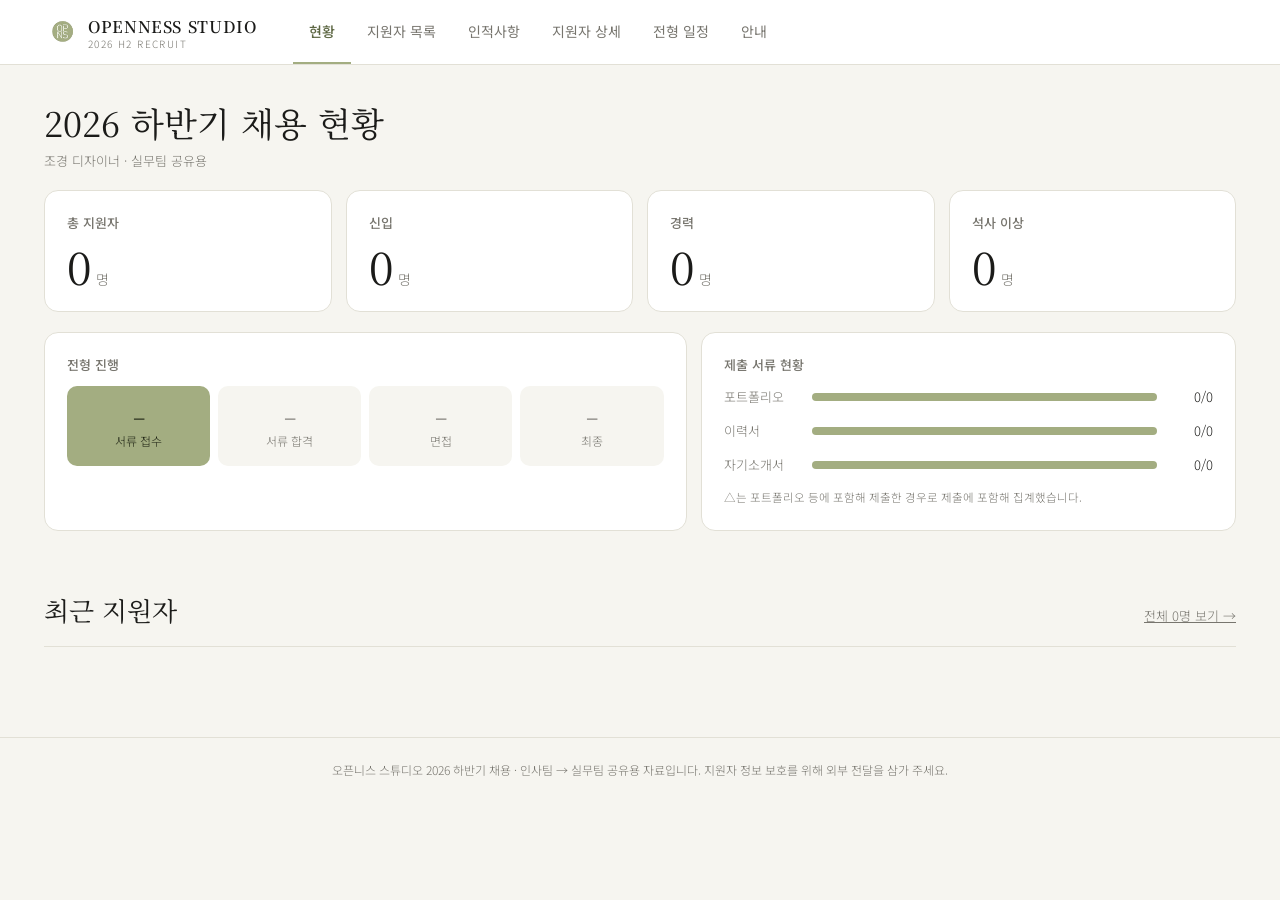
==== index.html @ 9d7bdb73 "채용 현황 페이지 첫 배포: 비밀번호로 열리는 암호화 사이트 - docs/: 지원자 데이터·이미지를 AES-256-GCM으로 암호화한 배포본 (GitHub Pages /docs) " ====
<!doctype html>
<html lang="ko">
<head>
<meta charset="utf-8">
<meta name="viewport" content="width=device-width,initial-scale=1">
<meta name="robots" content="noindex,nofollow">
<meta name="theme-color" content="#a3ad81">
<title>오픈니스 스튜디오 2026 하반기 채용 현황</title>
<link rel="icon" href="assets/logo.png">
<link rel="stylesheet" href="https://fonts.googleapis.com/css2?family=Noto+Serif+KR:wght@400;600&family=Noto+Sans+KR:wght@300;400;500&display=swap">
<link rel="stylesheet" href="css/style.css">
</head>
<body>
<header class="top">
  <div class="bar">
    <a class="brand" href="#/" aria-label="현황으로 이동">
      <img src="assets/logo.png" alt="" width="34" height="34">
      <span>OPENNESS STUDIO<small>2026 H2 RECRUIT</small></span>
    </a>
    <nav id="nav" aria-label="주 메뉴"></nav>
  </div>
</header>

<main id="app" tabindex="-1"></main>

<footer class="foot">
  <p>오픈니스 스튜디오 2026 하반기 채용 · 인사팀 → 실무팀 공유용 자료입니다. 지원자 정보 보호를 위해 외부 전달을 삼가 주세요.</p>
</footer>

<script src="data/applicants.js"></script>
<script src="data/schedule.js"></script>
<script src="data/guide.js"></script>
<script src="js/app.js"></script>
</body>
</html>
---- css/style.css ----
:root{
  --brand:#a3ad81;      /* 오픈니스 브랜드 파스텔 그린 */
  --brand-ink:#5c6642;  /* 글자·강조용으로 어둡게 한 그린 */
  --soft:#edefe3;
  --bg:#f6f5f0;
  --card:#fff;
  --ink:#1b1b19;
  --mute:#77756e;
  --line:#e2e0d6;
  --serif:"Noto Serif KR","Nanum Myeongjo",serif;
  --sans:"Noto Sans KR","Malgun Gothic",sans-serif;
}
*{box-sizing:border-box;margin:0}
html{scroll-behavior:smooth}
body{background:var(--bg);color:var(--ink);font:300 15px/1.7 var(--sans);-webkit-text-size-adjust:100%}
a{color:inherit}
:focus-visible{outline:2px solid var(--brand-ink);outline-offset:3px}
img{display:block}

/* 상단 메뉴바 */
.top{background:var(--card);border-bottom:1px solid var(--line);position:sticky;top:0;z-index:10}
.bar{max-width:1240px;margin:auto;display:flex;align-items:center;gap:36px;padding:0 24px;height:64px}
.brand{display:flex;align-items:center;gap:10px;white-space:nowrap;font:600 16px var(--serif);letter-spacing:.04em;text-decoration:none}
.brand img{width:34px;height:34px;border-radius:50%}
.brand small{display:block;font:300 10px var(--sans);color:var(--mute);letter-spacing:.14em;line-height:1.2}
nav{display:flex;height:100%;overflow-x:auto;scrollbar-width:none}
nav::-webkit-scrollbar{display:none}
nav a{display:flex;align-items:center;padding:0 16px;color:var(--mute);font:400 14px var(--sans);border-bottom:2px solid transparent;text-decoration:none;white-space:nowrap}
nav a:hover{color:var(--ink)}
nav a[aria-current="page"]{color:var(--brand-ink);border-color:var(--brand);font-weight:500}

main{max-width:1240px;margin:auto;padding:36px 24px 90px;min-height:70vh;outline:none}
h1{font:400 clamp(26px,4vw,34px)/1.3 var(--serif)}
h1 small{display:block;font:300 13px var(--sans);color:var(--mute);margin-top:6px}
h2{font:400 26px var(--serif);margin:60px 0 18px;display:flex;justify-content:space-between;align-items:baseline;gap:12px}
h2 small,h2 a{font:300 13px var(--sans);color:var(--mute)}
h2 a:hover{color:var(--brand-ink)}

/* 카드 */
.g{display:grid;gap:14px;margin-top:20px}
.g4{grid-template-columns:repeat(4,1fr)}
.g2{grid-template-columns:1.2fr 1fr}
.c{background:var(--card);border:1px solid var(--line);border-radius:14px;padding:22px}
.c h3{font:500 13px var(--sans);color:var(--mute);margin-bottom:12px}
.num{font:400 44px/1 var(--serif)}
.num small{font:300 14px var(--sans);color:var(--mute);margin-left:4px}
.steps{display:flex;gap:8px}
.st{flex:1;padding:14px 8px;border-radius:10px;background:var(--bg);text-align:center;font-size:12px;color:var(--mute)}
.st.on{background:var(--brand);color:#1f2414}
.st b{display:block;font:400 22px var(--serif)}
.m{display:flex;align-items:center;gap:12px;margin:12px 0;font-size:13px}
.m span:first-child{width:76px;color:var(--mute)}
.m i{flex:1;height:8px;background:var(--soft);border-radius:9px;overflow:hidden}
.m i b{display:block;height:100%;background:var(--brand)}
.m span:last-child{width:44px;text-align:right}
.fn{font-size:11.5px;color:var(--mute);margin-top:6px}

/* 목록 도구 */
.tools{display:flex;gap:8px;flex-wrap:wrap;align-items:center;margin-bottom:8px}
.chip{border:1px solid var(--line);padding:6px 18px;border-radius:99px;font:400 13px var(--sans);color:var(--mute);background:none;cursor:pointer}
.chip:hover{border-color:var(--brand-ink);color:var(--ink)}
.chip[aria-pressed="true"]{background:var(--brand-ink);color:#fff;border-color:var(--brand-ink)}
.tools input,.tools select{font:300 13px var(--sans);border:1px solid var(--line);background:var(--card);border-radius:99px;padding:6px 16px;color:var(--ink)}
.tools input{flex:1;min-width:150px;max-width:260px}
.tools .sp{flex:1}

/* 지원자 행 (에디토리얼 목록) */
.list{border-bottom:1px solid var(--line)}
.row{display:grid;grid-template-columns:52px 96px 1fr 130px 24px;gap:20px;align-items:center;padding:18px 0;border-top:1px solid var(--line);text-decoration:none}
.row:hover{background:var(--soft)}
.row img{width:96px;height:64px;object-fit:cover;background:#e4e2d9;border-radius:2px}
.no{font:400 14px var(--serif);color:var(--mute)}
.nm{font:600 18px var(--serif)}
.sub{font-size:13px;color:var(--mute)}
.tag{font-size:12px;letter-spacing:.08em;color:var(--brand-ink)}
.arrow{color:var(--mute)}
.empty{padding:48px 0;text-align:center;color:var(--mute);border-top:1px solid var(--line)}

/* 준비 중 화면 */
.soon{margin-top:28px;padding:56px 24px;text-align:center;background:var(--card);border:1px dashed var(--line);border-radius:14px;color:var(--mute)}
.soon b{display:block;font:400 20px var(--serif);color:var(--ink);margin-bottom:6px}
.soon a{color:var(--brand-ink)}

.foot{border-top:1px solid var(--line);padding:22px 24px;text-align:center;font-size:12px;color:var(--mute)}

@media(max-width:860px){
  .g4{grid-template-columns:1fr 1fr}
  .g2{grid-template-columns:1fr}
  .bar{gap:14px;padding:0 16px}
  .brand small{display:none}
  main{padding:24px 16px 72px}
  .row{grid-template-columns:72px 1fr;gap:14px}
  .row .no,.row .tag,.row .arrow{display:none}
  .row img{width:72px;height:56px}
  .tools input{max-width:none;flex-basis:100%}
  .tools .sp{display:none}
}
@media print{.top,.tools,.foot{display:none}body{background:#fff}}

/* 아바타 · 경력 개월 */
.av{border-radius:50%;object-fit:cover;object-position:center top;background:var(--soft);flex:none;vertical-align:middle}
.av.in{display:inline-flex;align-items:center;justify-content:center;background:var(--brand);color:#fff;font-family:var(--serif);font-weight:600}
.nm{display:flex;align-items:center;gap:10px}
a.nl{display:inline-flex;align-items:center;gap:10px;text-decoration:none}
.mo{display:block;color:var(--brand-ink);font-size:12px;margin-top:1px}
.tot{font-size:12.5px;color:var(--mute);margin-bottom:10px}.tot b{color:var(--brand-ink);font-weight:600;font-size:13.5px}
.cmp thead th .av{margin-bottom:8px}
.ph .av{width:52px;height:52px}

/* 지원자 상세 (A) */
.wrap{max-width:980px;margin:auto}
.sw{display:flex;gap:8px;align-items:center;flex-wrap:wrap;margin-bottom:22px}.sw .sp{flex:1}
.back{font-size:13px;color:var(--mute);text-decoration:none}.back:hover{color:var(--ink)}
.swc{border:1px solid var(--line);background:#fff;border-radius:99px;padding:5px 14px;font:400 13px var(--sans);color:var(--ink);text-decoration:none}
.swc:hover{border-color:var(--brand-ink)}
.hero{border-radius:16px;overflow:hidden;aspect-ratio:16/7;background:var(--soft)}.hero img{width:100%;height:100%;object-fit:cover}
.hd{display:flex;gap:26px;align-items:center;margin:30px 0 8px}
.hd .av{width:104px;height:104px;font-size:44px;box-shadow:0 0 0 4px var(--bg),0 0 0 5px var(--line)}
.hd .hl2{font-size:16px;color:var(--mute);max-width:640px;margin-top:10px}
.lab{font:500 12px var(--sans);letter-spacing:.14em;color:var(--brand-ink);margin-bottom:12px;text-transform:uppercase}
.nm-big{font:400 clamp(32px,6vw,52px)/1.15 var(--serif)}
.fb{display:grid;grid-template-columns:repeat(6,1fr);border-top:1px solid var(--line);border-bottom:1px solid var(--line);margin:26px 0 8px}
.fb div{padding:16px 14px;border-right:1px solid var(--line)}.fb div:last-child{border:0}.fb dt{font-size:12px;color:var(--mute)}.fb dd{margin-top:3px;font-size:14px}
.sec{margin-top:54px}.sec h2{display:block;font:400 26px var(--serif);margin:0 0 20px}
.sec h2 .tt{font:400 14px var(--sans);color:var(--mute);margin-left:12px}.sec h2 .tt b{color:var(--brand-ink);font-weight:600;font-size:17px;font-family:var(--serif)}
.g2c{display:grid;grid-template-columns:1fr 1fr;gap:44px}
.q{font:400 18px/1.85 var(--serif);color:#34342f;border-left:3px solid var(--brand);padding:2px 0 2px 22px;margin:0}
.edu-l,.hl{list-style:none;padding:0;margin:0}
.edu-l li{padding:10px 0;border-bottom:1px dashed var(--line);font-size:14.5px}
.hl li{padding:11px 0 11px 22px;border-bottom:1px dashed var(--line);position:relative;font-size:14.5px}
.hl li::before{content:"";position:absolute;left:4px;top:19px;width:6px;height:6px;border-radius:50%;background:var(--brand)}
.skills{display:flex;flex-wrap:wrap;gap:8px}.skills span{border:1px solid var(--line);background:#fff;border-radius:99px;padding:4px 14px;font-size:13px}
.mute{color:var(--mute);font-size:14px}
.tl{list-style:none;padding:0;margin:0;position:relative}
.tl::before{content:"";position:absolute;left:5px;top:8px;bottom:8px;width:1px;background:var(--line)}
.tl li{position:relative;display:grid;grid-template-columns:170px 1fr;gap:16px;padding:0 0 22px 24px}
.tl li::before{content:"";position:absolute;left:0;top:7px;width:11px;height:11px;border-radius:50%;background:var(--card);border:2px solid var(--brand)}
.tl .pr{font:400 13px/1.7 var(--sans);color:var(--mute)}.tl .pr .mo{font-weight:500}
.tl b{font:600 16px var(--serif)}.tl .rl{margin-left:8px;font-size:13px;color:var(--brand-ink)}
.tl p{font-size:13.5px;color:var(--mute);margin-top:3px;line-height:1.6}
.pfig{margin:0;cursor:zoom-in;background:#fff;border:1px solid var(--line);border-radius:14px;overflow:hidden}
.pfig img{width:100%;display:block}.pfig figcaption{font-size:12px;color:var(--mute);padding:8px 14px;border-top:1px solid var(--line)}
.gal{display:grid;gap:14px}.gal figure{margin:0;cursor:zoom-in}
.gal img{width:100%;border-radius:12px;border:1px solid var(--line);background:#fff}.gal figcaption{font-size:12px;color:var(--mute);margin-top:6px}
.src{font-size:12px;color:var(--mute);margin-top:44px;padding-top:14px;border-top:1px solid var(--line)}
.lb2{position:fixed;inset:0;background:rgba(15,15,13,.92);z-index:60;display:flex;align-items:center;justify-content:center;padding:24px;cursor:zoom-out}
.lb2 img{max-width:100%;max-height:100%;border-radius:8px;background:#fff}
.lb2 button{position:absolute;top:18px;right:22px;background:none;border:0;color:#fff;font-size:30px;cursor:pointer}
.chs{display:grid;grid-template-columns:repeat(auto-fill,minmax(170px,1fr));gap:12px}
.ch{display:flex;align-items:center;gap:12px;background:#fff;border:1px solid var(--line);border-radius:12px;padding:12px 14px;text-decoration:none;font:600 15px var(--serif)}
.ch:hover{border-color:var(--brand-ink)}
@media(max-width:720px){.fb{grid-template-columns:1fr 1fr}.fb div{border-bottom:1px solid var(--line)}.g2c{grid-template-columns:1fr;gap:0}.hero{aspect-ratio:4/3}
 .tl li{grid-template-columns:1fr;gap:2px}.hd{gap:16px}.hd .av{width:76px;height:76px;font-size:32px}.sec{margin-top:42px}}

/* 인적사항 */
.ok{color:var(--brand-ink);font-weight:600}.ok.half{opacity:.55}.no-{color:#bbb;font-weight:400}.docs b{margin-right:6px}
.badge{display:inline-block;padding:1px 10px;border-radius:99px;font-size:12px;background:var(--soft);color:var(--brand-ink);white-space:nowrap}
.badge.e{background:#ece9e0;color:#6a675d}

/* 보기 전환 */
.seg{display:inline-flex;background:#ebe9e0;border-radius:99px;padding:4px;margin:26px 0 6px}
.seg button{border:0;background:none;padding:8px 22px;border-radius:99px;font:400 14px var(--sans);color:var(--mute);cursor:pointer}
.seg button[aria-selected="true"]{background:#fff;color:var(--ink);font-weight:500;box-shadow:0 1px 3px rgba(0,0,0,.08)}
.hint{font-size:12.5px;color:var(--mute);margin:8px 0 0}

/* 그룹 제목 */
.gt{display:flex;justify-content:flex-start;align-items:baseline;gap:10px;margin:34px 0 12px;font:400 20px var(--serif)}
.gt small{font:300 13px var(--sans);color:var(--mute)}
.gt::before{content:"";width:8px;height:8px;border-radius:50%;background:var(--brand);align-self:center}

/* 전체 비교표 (PC) */
.tw{overflow:auto;border:1px solid var(--line);border-radius:14px;background:#fff}
.tw.max{max-height:72vh}
table{border-collapse:separate;border-spacing:0;width:100%;font-size:13.5px}
.full table{min-width:1400px}
.full th{position:sticky;top:0;background:#faf9f4;z-index:2;text-align:left;font:500 12px var(--sans);color:var(--mute);padding:12px 14px;border-bottom:1px solid var(--line);white-space:nowrap;cursor:pointer;user-select:none}
.full th:hover{color:var(--ink)}.full th .s{opacity:.55;margin-left:4px}
.full td{padding:13px 14px;border-bottom:1px solid var(--line);vertical-align:top}
.full tr:last-child td{border:0}.full tbody tr:hover td{background:var(--soft)}
.full th:first-child,.full td:first-child{position:sticky;left:0;z-index:1;box-shadow:1px 0 0 var(--line)}
.full th:first-child{z-index:3}.full td:first-child{background:#fff;font:600 15px var(--serif);white-space:nowrap}.full tbody tr:hover td:first-child{background:var(--soft)}
.full td.w{min-width:220px}.full td:not(.w):not(:first-child){white-space:nowrap}

/* 전체 비교표 (모바일): 카드 */
.cg{display:none;grid-template-columns:1fr;gap:14px}
.pc{background:#fff;border:1px solid var(--line);border-radius:14px;padding:20px}
.ph{display:flex;gap:14px;align-items:center;padding-bottom:14px;border-bottom:1px solid var(--line);margin-bottom:4px}
.ph img{width:48px;height:48px;border-radius:50%;object-fit:cover;background:var(--soft)}
.ph .n{font:600 18px var(--serif)}.ph .s{font-size:12.5px;color:var(--mute)}.ph .no{margin-left:auto;font:400 13px var(--serif);color:var(--mute)}
dl{display:grid;grid-template-columns:70px 1fr;gap:0 12px;font-size:13.5px}
dt{color:var(--mute);font-size:12px;padding:9px 0;border-bottom:1px dashed var(--line)}
dd{padding:8px 0;border-bottom:1px dashed var(--line);word-break:keep-all}
dt:nth-last-of-type(1),dd:last-of-type{border:0}

/* 선택 비교: 선택 영역 (신입 / 경력 두 그룹) */
.pickgrp{display:grid;grid-template-columns:1fr 1fr;gap:14px;margin:20px 0 22px}
.pg{background:#fff;border:1px solid var(--line);border-radius:14px;padding:16px 18px}
.pg h3{font:500 13px var(--sans);color:var(--mute);margin-bottom:10px;display:flex;justify-content:space-between}
.pg h3 em{font-style:normal;color:var(--brand-ink)}
.pk{border:1px solid var(--line);background:#fff;border-radius:99px;padding:6px 14px;font:400 13px var(--sans);cursor:pointer;display:inline-flex;align-items:center;gap:6px;color:var(--ink);margin:0 6px 8px 0}
.pk i{font-style:normal;font-size:11px;color:var(--mute)}
.pk[aria-pressed="true"]{background:var(--brand);border-color:var(--brand);color:#1f2414}.pk[aria-pressed="true"] i{color:#1f2414}
.clr{border:0;background:none;color:var(--mute);font:300 12px var(--sans);text-decoration:underline;cursor:pointer}

/* 선택 비교표 (PC) */
.cmp table{min-width:0}
.cmp th,.cmp td{padding:14px 18px;border-bottom:1px solid var(--line);text-align:left;vertical-align:top}
.cmp tr:last-child td{border:0}
.cmp thead th{background:#faf9f4;font:600 17px var(--serif);min-width:210px;vertical-align:bottom}
.cmp thead th img{width:44px;height:44px;border-radius:50%;object-fit:cover;margin-bottom:8px;display:block}
.cmp thead th small{display:block;font:300 12px var(--sans);color:var(--mute);margin-top:2px}
.cmp td:first-child,.cmp th:first-child{position:sticky;left:0;background:#faf9f4;min-width:96px;width:96px;color:var(--mute);font:500 12px var(--sans);box-shadow:1px 0 0 var(--line);z-index:1}
.cmp tr.diff td:not(:first-child){background:#fbfcf6}
.empty{padding:40px;text-align:center;color:var(--mute)}

/* 선택 비교 (모바일): 세로 쌓기 */
.st-wrap{display:none}
.sel{display:flex;gap:8px;overflow-x:auto;padding-bottom:4px;margin-bottom:12px;scrollbar-width:none}.sel::-webkit-scrollbar{display:none}
.sel .p{flex:0 0 auto;display:flex;align-items:center;gap:8px;background:#fff;border:1px solid var(--line);border-radius:12px;padding:8px 12px 8px 8px}
.sel img{width:34px;height:34px;border-radius:50%;object-fit:cover}.sel b{font:600 15px var(--serif)}.sel small{display:block;font-size:11px;color:var(--mute);line-height:1.2}
.it{background:#fff;border:1px solid var(--line);border-radius:12px;margin-bottom:10px;overflow:hidden}
.it h4{font:500 12px var(--sans);color:var(--mute);padding:10px 14px;background:#faf9f4;border-bottom:1px solid var(--line);display:flex;justify-content:space-between}
.it h4 em{font-style:normal;color:var(--brand-ink)}
.it.diff{border-color:#cfd6b8}.it.diff h4{background:#f1f4e6}
.it .v{display:grid;grid-template-columns:76px 1fr;gap:10px;padding:10px 14px;border-bottom:1px dashed var(--line);font-size:14px;align-items:start}
.it .v:last-child{border:0}.it .v span{font:600 13px var(--serif)}

/* 경력 사항 (근무 기간 · 근무처 · 직책 · 담당 업무) */
.cr{list-style:none;padding:0;margin:0;display:grid;gap:10px}
.cr li{display:grid;grid-template-columns:118px 1fr;gap:12px;align-items:start}
.cr .pr{font:400 12px/1.6 var(--sans);color:var(--mute);padding-top:1px;word-break:keep-all}
.cr b{font:600 14px var(--serif)}
.cr .rl{display:inline-block;margin-left:6px;font-size:12.5px;color:var(--brand-ink)}
.cr p{font-size:12.5px;color:var(--mute);margin-top:2px;line-height:1.55}
.cr.none{color:var(--mute);font-size:13px}
.edu small{display:block;color:var(--mute);font-size:12px;margin-top:2px}
.full td.cc{min-width:430px;white-space:normal!important}
.cmp td .cr li{grid-template-columns:1fr;gap:1px}
.cmp td .cr{gap:12px}
.cd{margin-top:14px;padding-top:14px;border-top:1px solid var(--line)}
.cd h5{font:500 12px var(--sans);color:var(--mute);margin-bottom:10px}
@media(max-width:720px){.cr li{grid-template-columns:1fr;gap:1px}.cr{gap:12px}}
.view{display:none}.view.on{display:block}
@media(max-width:720px){
  .seg{display:flex}.seg button{flex:1;padding:9px 8px}
  /* 전체 비교표: PC 표 숨기고 카드 표시 */
  .full .tw{display:none}.cg{display:grid}
  /* 선택 비교: 표 숨기고 세로 쌓기 */
  .cmp .tw{display:none}.st-wrap{display:block}
  .pickgrp{grid-template-columns:1fr}
}

.full td:first-child a,.cmp a{text-decoration:none}.full td:first-child a:hover{color:var(--brand-ink)}
.seg a{display:block;text-align:center;text-decoration:none;padding:8px 22px;border-radius:99px;font:400 14px var(--sans);color:var(--mute)}
.seg a[aria-selected="true"]{background:#fff;color:var(--ink);font-weight:500;box-shadow:0 1px 3px rgba(0,0,0,.08)}
@media(max-width:720px){.seg a{flex:1;padding:9px 8px}}

/* 목록 행의 썸네일 규칙이 아바타에 적용되지 않도록 */
.row img.av{width:28px;height:28px;border-radius:50%;object-fit:cover}
@media(max-width:860px){.row img.av{width:28px;height:28px}}
.pc .n a,.cmp th a{text-decoration:none;color:inherit}
.bdot{color:var(--line);margin:0 2px}.sw .back{display:inline-flex;align-items:center;padding:4px 0}

/* 전형 일정 (A: 스텝퍼) */
.top-row{display:flex;justify-content:space-between;align-items:flex-end;gap:16px;flex-wrap:wrap}
.chip-s{display:inline-block;padding:2px 10px;border-radius:99px;font-size:12px;white-space:nowrap}
.chip-s.done{background:var(--brand);color:#1f2414}.chip-s.now{background:var(--brand-ink);color:#fff}.chip-s.next{background:#ece9e0;color:#6a675d}
.tbd{color:var(--mute)}
.empty2{padding:34px;text-align:center;color:var(--mute);border:1px dashed var(--line);border-radius:12px;background:#fff;font-size:14px}
table.ts{width:100%;border-collapse:collapse;background:#fff;border:1px solid var(--line);border-radius:14px;overflow:hidden;font-size:14px}
table.ts th{background:#faf9f4;text-align:left;font:500 12px var(--sans);color:var(--mute);padding:11px 16px;border-bottom:1px solid var(--line)}
table.ts td{padding:12px 16px;border-bottom:1px solid var(--line)}table.ts tr:last-child td{border:0}
.ci{display:grid;grid-template-columns:110px 1fr;font-size:14px}.ci dt{color:var(--mute);font-size:12.5px;padding:11px 0;border-bottom:1px dashed var(--line)}.ci dd{padding:10px 0;border-bottom:1px dashed var(--line)}
.ci dt:last-of-type,.ci dd:last-of-type{border:0}
.stp-card{margin-top:22px;padding:34px 26px}
.stp{list-style:none;margin:0;padding:0;display:grid;grid-template-columns:repeat(6,1fr);position:relative}
.stp li{position:relative;text-align:center;padding:0 6px}
.stp li::before{content:"";position:absolute;top:19px;left:-50%;width:100%;height:2px;background:var(--line)}
.stp li:first-child::before{display:none}
.stp li.done::before,.stp li.now::before{background:var(--brand)}
.dot{position:relative;z-index:1;width:40px;height:40px;border-radius:50%;margin:0 auto;display:flex;align-items:center;justify-content:center;font:600 15px var(--serif);background:#fff;border:2px solid var(--line);color:var(--mute)}
.stp li.done .dot{background:var(--brand);border-color:var(--brand);color:#1f2414}
.stp li.now .dot{border-color:var(--brand-ink);color:var(--brand-ink);box-shadow:0 0 0 5px var(--soft)}
.stp b{display:block;margin-top:12px;font:600 15px var(--serif)}
.stp .dt{display:block;margin-top:4px;font-size:13px;color:var(--ink)}.stp .dt.tbd{color:var(--mute)}
.stp .sc{margin-top:8px}
.stp p{font-size:12px;color:var(--mute);margin-top:8px;line-height:1.5}
.nowc{margin-top:14px;background:var(--soft);border:1px solid var(--line);border-radius:14px;padding:18px 22px;display:flex;gap:14px;align-items:center;flex-wrap:wrap}
.nowc b{font:600 18px var(--serif)}.nowc .dd{margin-left:auto;font:600 22px var(--serif);color:var(--brand-ink)}
.days{display:grid;gap:18px}.days h3{font:500 14px var(--sans);margin-bottom:8px}
@media(max-width:820px){.stp{grid-template-columns:1fr;gap:0}.stp li{display:grid;grid-template-columns:48px 1fr;text-align:left;padding:0 0 22px;column-gap:14px}
 .stp li::before{top:-22px;left:19px;width:2px;height:100%}.stp li:first-child::before{display:none}.dot{margin:0}.stp b{margin-top:2px}.stp .dt{margin-top:2px}
 table.ts{font-size:13px}table.ts th,table.ts td{padding:10px}}
table.ts td{vertical-align:middle}table.ts a.nl span{line-height:1.2}

/* 안내 */
.gh{background:linear-gradient(135deg,#b3bc93,#a3ad81);border-radius:18px;padding:54px 44px;color:#fff}
.gk{font:400 13px var(--sans);letter-spacing:.12em;opacity:.9}
.gt1{font:400 clamp(30px,5.4vw,52px)/1.2 var(--serif);margin-top:16px;letter-spacing:-.01em}
.gs{display:block;font:400 24px var(--serif);margin:46px 0 16px}
.pos-g{display:grid;grid-template-columns:1fr 1fr;gap:14px}
.pos{background:#fff;border:1px solid var(--line);border-radius:14px;padding:24px}
.pgh{display:flex;align-items:center;gap:10px;margin-bottom:12px}
.pgr{font:600 20px var(--serif)}.pcnt{font-size:12.5px;background:var(--soft);color:var(--brand-ink);padding:2px 10px;border-radius:99px}
.pos h3{font:500 16px var(--sans);margin:0}.pos p{font-size:13.5px;color:var(--mute);margin-top:8px;line-height:1.7}
.ci dd small{display:block;color:var(--mute);font-size:12.5px;margin-top:2px}
.ci dd a{color:var(--brand-ink)}
.gn{list-style:none;padding:0;margin:0;display:grid;gap:8px}
.gn li{position:relative;padding:12px 16px 12px 36px;background:#fff;border:1px solid var(--line);border-radius:10px;font-size:14px}
.gn li::before{content:"";position:absolute;left:16px;top:20px;width:7px;height:7px;border-radius:50%;background:var(--brand)}
@media(max-width:720px){.gh{padding:36px 24px;border-radius:14px}.pos-g{grid-template-columns:1fr}}


/* 비밀번호 입력 화면 */
.locked header,.locked main,.locked footer{display:none}
.gate{min-height:100vh;display:flex;align-items:center;justify-content:center;padding:24px;background:var(--bg)}
.gate[hidden]{display:none}
.gate-card{width:100%;max-width:380px;background:#fff;border:1px solid var(--line);border-radius:18px;padding:40px 32px 34px;text-align:center}
.gate-card img{border-radius:50%;margin:0 auto 14px}
.gate-card h1{font:600 20px/1.4 var(--serif)}
.gate-card h1 small{display:block;font:300 12px var(--sans);color:var(--mute);margin-top:4px;letter-spacing:.02em}
.gate-card p{font-size:14px;color:var(--mute);margin:22px 0 14px}
.gate-card input{width:100%;font:400 18px var(--sans);text-align:center;letter-spacing:.3em;padding:12px 14px;border:1px solid var(--line);border-radius:12px;background:var(--bg);color:var(--ink)}
.gate-card input::placeholder{letter-spacing:0;font-size:14px}
.gate-card input:focus{outline:2px solid var(--brand-ink);outline-offset:1px;background:#fff}
.gate-card button{width:100%;margin-top:12px;border:0;border-radius:12px;padding:13px;font:500 15px var(--sans);background:var(--brand-ink);color:#fff;cursor:pointer}
.gate-card button:disabled{opacity:.55;cursor:default}
.gate-card .gate-msg{min-height:20px;margin:12px 0 0;font-size:13px;color:#a24a3a}
.hero.ld{background:var(--soft);aspect-ratio:16/7}.ldn{padding:20px 0}

/* 경력 추정 표시 */
.est{font-style:normal;color:var(--mute);font-size:.88em;margin-left:3px;font-weight:400}
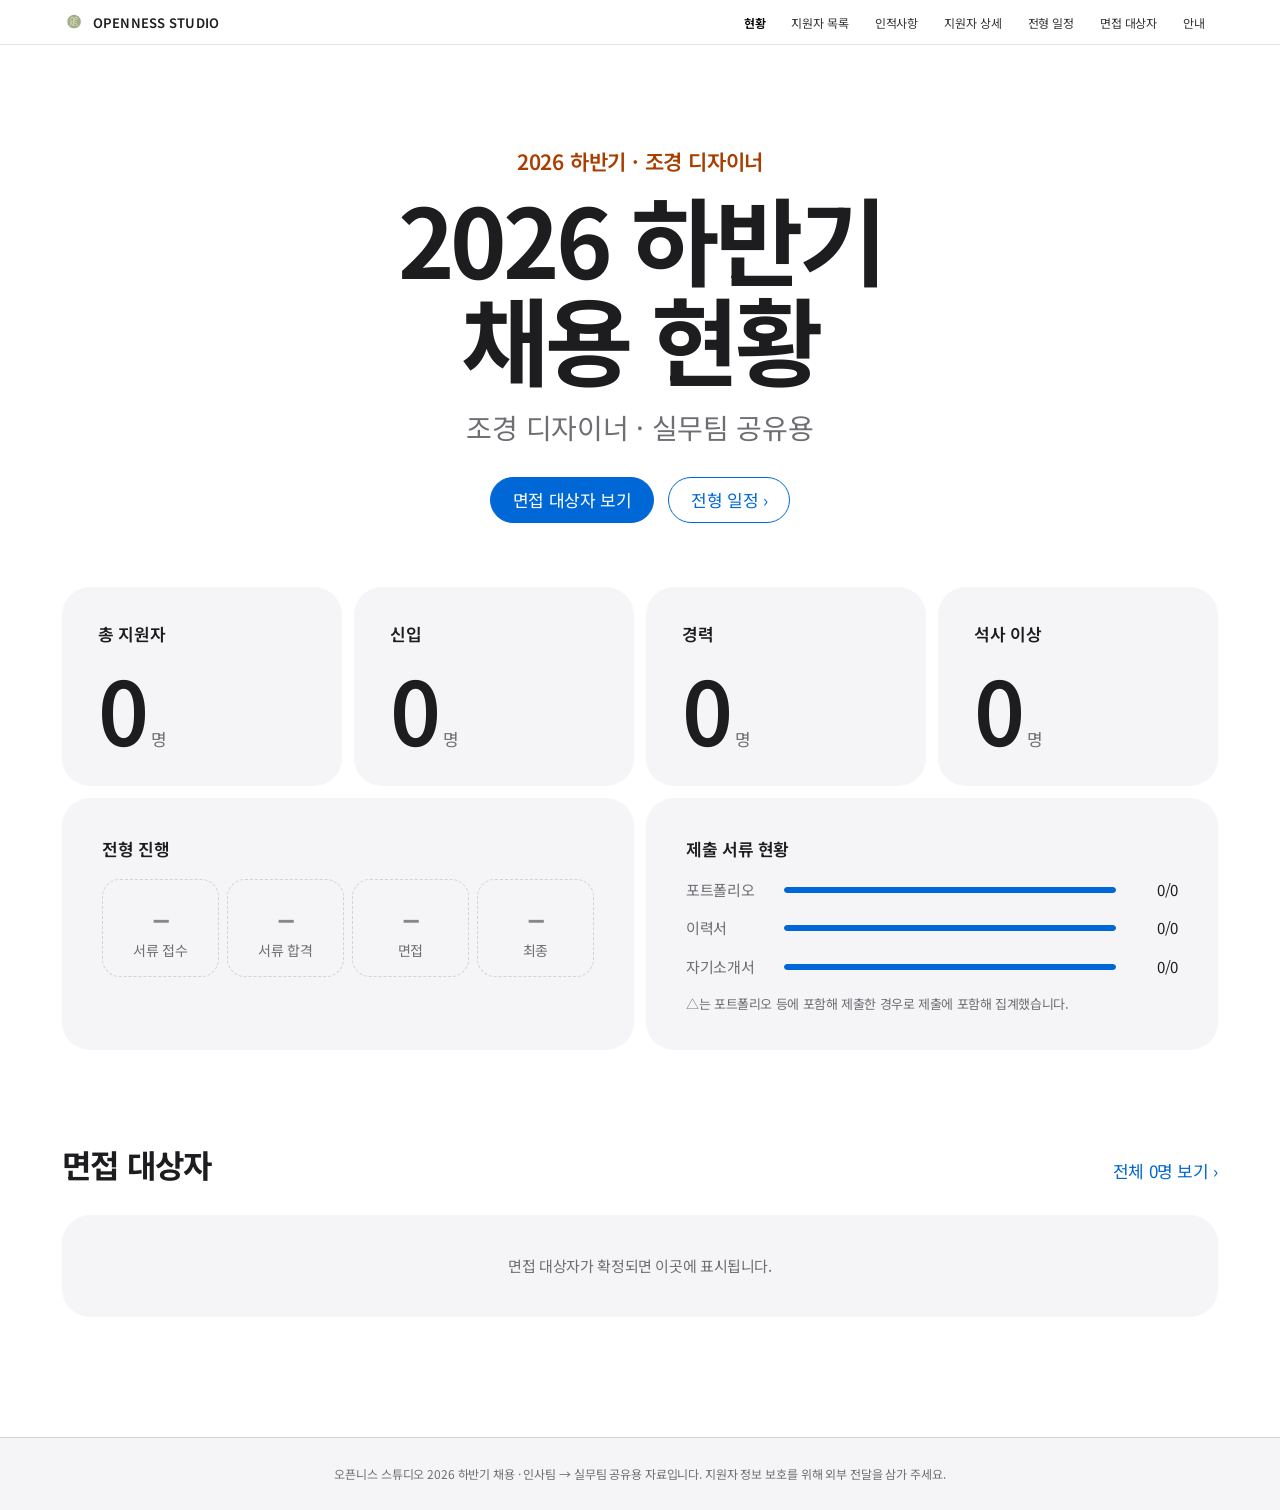
==== commit 923ec01c: "채용 현황 페이지 디자인을 애플 스타일로 리뉴얼 - 화면: 중앙 히어로, 벤토 타일, 면접 진행 중 NOW 타일 - 접근성: 표 정렬 버튼·aria-sort, 이미지 확대 대화상자" ====
--- a/index.html
+++ b/index.html
@@ -4,13 +4,14 @@
 <meta charset="utf-8">
 <meta name="viewport" content="width=device-width,initial-scale=1">
 <meta name="robots" content="noindex,nofollow">
-<meta name="theme-color" content="#a3ad81">
+<meta name="theme-color" content="#ffffff">
 <title>오픈니스 스튜디오 2026 하반기 채용 현황</title>
 <link rel="icon" href="assets/logo.png">
-<link rel="stylesheet" href="https://fonts.googleapis.com/css2?family=Noto+Serif+KR:wght@400;600&family=Noto+Sans+KR:wght@300;400;500&display=swap">
+<link rel="stylesheet" href="https://fonts.googleapis.com/css2?family=Noto+Sans+KR:wght@300;400;500;600;700&display=swap">
 <link rel="stylesheet" href="css/style.css">
 </head>
 <body>
+<a class="skip" href="#app">본문으로 건너뛰기</a>
 <header class="top">
   <div class="bar">
     <a class="brand" href="#/" aria-label="현황으로 이동">
--- a/css/style.css
+++ b/css/style.css
@@ -1,332 +1,436 @@
-:root{
-  --brand:#a3ad81;      /* 오픈니스 브랜드 파스텔 그린 */
-  --brand-ink:#5c6642;  /* 글자·강조용으로 어둡게 한 그린 */
-  --soft:#edefe3;
-  --bg:#f6f5f0;
-  --card:#fff;
-  --ink:#1b1b19;
-  --mute:#77756e;
-  --line:#e2e0d6;
-  --serif:"Noto Serif KR","Nanum Myeongjo",serif;
-  --sans:"Noto Sans KR","Malgun Gothic",sans-serif;
-}
-*{box-sizing:border-box;margin:0}
-html{scroll-behavior:smooth}
-body{background:var(--bg);color:var(--ink);font:300 15px/1.7 var(--sans);-webkit-text-size-adjust:100%}
-a{color:inherit}
-:focus-visible{outline:2px solid var(--brand-ink);outline-offset:3px}
-img{display:block}
-
-/* 상단 메뉴바 */
-.top{background:var(--card);border-bottom:1px solid var(--line);position:sticky;top:0;z-index:10}
-.bar{max-width:1240px;margin:auto;display:flex;align-items:center;gap:36px;padding:0 24px;height:64px}
-.brand{display:flex;align-items:center;gap:10px;white-space:nowrap;font:600 16px var(--serif);letter-spacing:.04em;text-decoration:none}
-.brand img{width:34px;height:34px;border-radius:50%}
-.brand small{display:block;font:300 10px var(--sans);color:var(--mute);letter-spacing:.14em;line-height:1.2}
-nav{display:flex;height:100%;overflow-x:auto;scrollbar-width:none}
-nav::-webkit-scrollbar{display:none}
-nav a{display:flex;align-items:center;padding:0 16px;color:var(--mute);font:400 14px var(--sans);border-bottom:2px solid transparent;text-decoration:none;white-space:nowrap}
-nav a:hover{color:var(--ink)}
-nav a[aria-current="page"]{color:var(--brand-ink);border-color:var(--brand);font-weight:500}
-
-main{max-width:1240px;margin:auto;padding:36px 24px 90px;min-height:70vh;outline:none}
-h1{font:400 clamp(26px,4vw,34px)/1.3 var(--serif)}
-h1 small{display:block;font:300 13px var(--sans);color:var(--mute);margin-top:6px}
-h2{font:400 26px var(--serif);margin:60px 0 18px;display:flex;justify-content:space-between;align-items:baseline;gap:12px}
-h2 small,h2 a{font:300 13px var(--sans);color:var(--mute)}
-h2 a:hover{color:var(--brand-ink)}
-
-/* 카드 */
-.g{display:grid;gap:14px;margin-top:20px}
-.g4{grid-template-columns:repeat(4,1fr)}
-.g2{grid-template-columns:1.2fr 1fr}
-.c{background:var(--card);border:1px solid var(--line);border-radius:14px;padding:22px}
-.c h3{font:500 13px var(--sans);color:var(--mute);margin-bottom:12px}
-.num{font:400 44px/1 var(--serif)}
-.num small{font:300 14px var(--sans);color:var(--mute);margin-left:4px}
-.steps{display:flex;gap:8px}
-.st{flex:1;padding:14px 8px;border-radius:10px;background:var(--bg);text-align:center;font-size:12px;color:var(--mute)}
-.st.on{background:var(--brand);color:#1f2414}
-.st b{display:block;font:400 22px var(--serif)}
-.m{display:flex;align-items:center;gap:12px;margin:12px 0;font-size:13px}
-.m span:first-child{width:76px;color:var(--mute)}
-.m i{flex:1;height:8px;background:var(--soft);border-radius:9px;overflow:hidden}
-.m i b{display:block;height:100%;background:var(--brand)}
-.m span:last-child{width:44px;text-align:right}
-.fn{font-size:11.5px;color:var(--mute);margin-top:6px}
-
-/* 목록 도구 */
-.tools{display:flex;gap:8px;flex-wrap:wrap;align-items:center;margin-bottom:8px}
-.chip{border:1px solid var(--line);padding:6px 18px;border-radius:99px;font:400 13px var(--sans);color:var(--mute);background:none;cursor:pointer}
-.chip:hover{border-color:var(--brand-ink);color:var(--ink)}
-.chip[aria-pressed="true"]{background:var(--brand-ink);color:#fff;border-color:var(--brand-ink)}
-.tools input,.tools select{font:300 13px var(--sans);border:1px solid var(--line);background:var(--card);border-radius:99px;padding:6px 16px;color:var(--ink)}
-.tools input{flex:1;min-width:150px;max-width:260px}
-.tools .sp{flex:1}
-
-/* 지원자 행 (에디토리얼 목록) */
-.list{border-bottom:1px solid var(--line)}
-.row{display:grid;grid-template-columns:52px 96px 1fr 130px 24px;gap:20px;align-items:center;padding:18px 0;border-top:1px solid var(--line);text-decoration:none}
-.row:hover{background:var(--soft)}
-.row img{width:96px;height:64px;object-fit:cover;background:#e4e2d9;border-radius:2px}
-.no{font:400 14px var(--serif);color:var(--mute)}
-.nm{font:600 18px var(--serif)}
-.sub{font-size:13px;color:var(--mute)}
-.tag{font-size:12px;letter-spacing:.08em;color:var(--brand-ink)}
-.arrow{color:var(--mute)}
-.empty{padding:48px 0;text-align:center;color:var(--mute);border-top:1px solid var(--line)}
-
-/* 준비 중 화면 */
-.soon{margin-top:28px;padding:56px 24px;text-align:center;background:var(--card);border:1px dashed var(--line);border-radius:14px;color:var(--mute)}
-.soon b{display:block;font:400 20px var(--serif);color:var(--ink);margin-bottom:6px}
-.soon a{color:var(--brand-ink)}
-
-.foot{border-top:1px solid var(--line);padding:22px 24px;text-align:center;font-size:12px;color:var(--mute)}
-
-@media(max-width:860px){
-  .g4{grid-template-columns:1fr 1fr}
-  .g2{grid-template-columns:1fr}
-  .bar{gap:14px;padding:0 16px}
-  .brand small{display:none}
-  main{padding:24px 16px 72px}
-  .row{grid-template-columns:72px 1fr;gap:14px}
-  .row .no,.row .tag,.row .arrow{display:none}
-  .row img{width:72px;height:56px}
-  .tools input{max-width:none;flex-basis:100%}
-  .tools .sp{display:none}
-}
-@media print{.top,.tools,.foot{display:none}body{background:#fff}}
-
-/* 아바타 · 경력 개월 */
-.av{border-radius:50%;object-fit:cover;object-position:center top;background:var(--soft);flex:none;vertical-align:middle}
-.av.in{display:inline-flex;align-items:center;justify-content:center;background:var(--brand);color:#fff;font-family:var(--serif);font-weight:600}
-.nm{display:flex;align-items:center;gap:10px}
-a.nl{display:inline-flex;align-items:center;gap:10px;text-decoration:none}
-.mo{display:block;color:var(--brand-ink);font-size:12px;margin-top:1px}
-.tot{font-size:12.5px;color:var(--mute);margin-bottom:10px}.tot b{color:var(--brand-ink);font-weight:600;font-size:13.5px}
-.cmp thead th .av{margin-bottom:8px}
-.ph .av{width:52px;height:52px}
-
-/* 지원자 상세 (A) */
-.wrap{max-width:980px;margin:auto}
-.sw{display:flex;gap:8px;align-items:center;flex-wrap:wrap;margin-bottom:22px}.sw .sp{flex:1}
-.back{font-size:13px;color:var(--mute);text-decoration:none}.back:hover{color:var(--ink)}
-.swc{border:1px solid var(--line);background:#fff;border-radius:99px;padding:5px 14px;font:400 13px var(--sans);color:var(--ink);text-decoration:none}
-.swc:hover{border-color:var(--brand-ink)}
-.hero{border-radius:16px;overflow:hidden;aspect-ratio:16/7;background:var(--soft)}.hero img{width:100%;height:100%;object-fit:cover}
-.hd{display:flex;gap:26px;align-items:center;margin:30px 0 8px}
-.hd .av{width:104px;height:104px;font-size:44px;box-shadow:0 0 0 4px var(--bg),0 0 0 5px var(--line)}
-.hd .hl2{font-size:16px;color:var(--mute);max-width:640px;margin-top:10px}
-.lab{font:500 12px var(--sans);letter-spacing:.14em;color:var(--brand-ink);margin-bottom:12px;text-transform:uppercase}
-.nm-big{font:400 clamp(32px,6vw,52px)/1.15 var(--serif)}
-.fb{display:grid;grid-template-columns:repeat(6,1fr);border-top:1px solid var(--line);border-bottom:1px solid var(--line);margin:26px 0 8px}
-.fb div{padding:16px 14px;border-right:1px solid var(--line)}.fb div:last-child{border:0}.fb dt{font-size:12px;color:var(--mute)}.fb dd{margin-top:3px;font-size:14px}
-.sec{margin-top:54px}.sec h2{display:block;font:400 26px var(--serif);margin:0 0 20px}
-.sec h2 .tt{font:400 14px var(--sans);color:var(--mute);margin-left:12px}.sec h2 .tt b{color:var(--brand-ink);font-weight:600;font-size:17px;font-family:var(--serif)}
-.g2c{display:grid;grid-template-columns:1fr 1fr;gap:44px}
-.q{font:400 18px/1.85 var(--serif);color:#34342f;border-left:3px solid var(--brand);padding:2px 0 2px 22px;margin:0}
-.edu-l,.hl{list-style:none;padding:0;margin:0}
-.edu-l li{padding:10px 0;border-bottom:1px dashed var(--line);font-size:14.5px}
-.hl li{padding:11px 0 11px 22px;border-bottom:1px dashed var(--line);position:relative;font-size:14.5px}
-.hl li::before{content:"";position:absolute;left:4px;top:19px;width:6px;height:6px;border-radius:50%;background:var(--brand)}
-.skills{display:flex;flex-wrap:wrap;gap:8px}.skills span{border:1px solid var(--line);background:#fff;border-radius:99px;padding:4px 14px;font-size:13px}
-.mute{color:var(--mute);font-size:14px}
-.tl{list-style:none;padding:0;margin:0;position:relative}
-.tl::before{content:"";position:absolute;left:5px;top:8px;bottom:8px;width:1px;background:var(--line)}
-.tl li{position:relative;display:grid;grid-template-columns:170px 1fr;gap:16px;padding:0 0 22px 24px}
-.tl li::before{content:"";position:absolute;left:0;top:7px;width:11px;height:11px;border-radius:50%;background:var(--card);border:2px solid var(--brand)}
-.tl .pr{font:400 13px/1.7 var(--sans);color:var(--mute)}.tl .pr .mo{font-weight:500}
-.tl b{font:600 16px var(--serif)}.tl .rl{margin-left:8px;font-size:13px;color:var(--brand-ink)}
-.tl p{font-size:13.5px;color:var(--mute);margin-top:3px;line-height:1.6}
-.pfig{margin:0;cursor:zoom-in;background:#fff;border:1px solid var(--line);border-radius:14px;overflow:hidden}
-.pfig img{width:100%;display:block}.pfig figcaption{font-size:12px;color:var(--mute);padding:8px 14px;border-top:1px solid var(--line)}
-.gal{display:grid;gap:14px}.gal figure{margin:0;cursor:zoom-in}
-.gal img{width:100%;border-radius:12px;border:1px solid var(--line);background:#fff}.gal figcaption{font-size:12px;color:var(--mute);margin-top:6px}
-.src{font-size:12px;color:var(--mute);margin-top:44px;padding-top:14px;border-top:1px solid var(--line)}
-.lb2{position:fixed;inset:0;background:rgba(15,15,13,.92);z-index:60;display:flex;align-items:center;justify-content:center;padding:24px;cursor:zoom-out}
-.lb2 img{max-width:100%;max-height:100%;border-radius:8px;background:#fff}
-.lb2 button{position:absolute;top:18px;right:22px;background:none;border:0;color:#fff;font-size:30px;cursor:pointer}
-.chs{display:grid;grid-template-columns:repeat(auto-fill,minmax(170px,1fr));gap:12px}
-.ch{display:flex;align-items:center;gap:12px;background:#fff;border:1px solid var(--line);border-radius:12px;padding:12px 14px;text-decoration:none;font:600 15px var(--serif)}
-.ch:hover{border-color:var(--brand-ink)}
-@media(max-width:720px){.fb{grid-template-columns:1fr 1fr}.fb div{border-bottom:1px solid var(--line)}.g2c{grid-template-columns:1fr;gap:0}.hero{aspect-ratio:4/3}
- .tl li{grid-template-columns:1fr;gap:2px}.hd{gap:16px}.hd .av{width:76px;height:76px;font-size:32px}.sec{margin-top:42px}}
-
-/* 인적사항 */
-.ok{color:var(--brand-ink);font-weight:600}.ok.half{opacity:.55}.no-{color:#bbb;font-weight:400}.docs b{margin-right:6px}
-.badge{display:inline-block;padding:1px 10px;border-radius:99px;font-size:12px;background:var(--soft);color:var(--brand-ink);white-space:nowrap}
-.badge.e{background:#ece9e0;color:#6a675d}
-
-/* 보기 전환 */
-.seg{display:inline-flex;background:#ebe9e0;border-radius:99px;padding:4px;margin:26px 0 6px}
-.seg button{border:0;background:none;padding:8px 22px;border-radius:99px;font:400 14px var(--sans);color:var(--mute);cursor:pointer}
-.seg button[aria-selected="true"]{background:#fff;color:var(--ink);font-weight:500;box-shadow:0 1px 3px rgba(0,0,0,.08)}
-.hint{font-size:12.5px;color:var(--mute);margin:8px 0 0}
-
-/* 그룹 제목 */
-.gt{display:flex;justify-content:flex-start;align-items:baseline;gap:10px;margin:34px 0 12px;font:400 20px var(--serif)}
-.gt small{font:300 13px var(--sans);color:var(--mute)}
-.gt::before{content:"";width:8px;height:8px;border-radius:50%;background:var(--brand);align-self:center}
-
-/* 전체 비교표 (PC) */
-.tw{overflow:auto;border:1px solid var(--line);border-radius:14px;background:#fff}
-.tw.max{max-height:72vh}
-table{border-collapse:separate;border-spacing:0;width:100%;font-size:13.5px}
-.full table{min-width:1400px}
-.full th{position:sticky;top:0;background:#faf9f4;z-index:2;text-align:left;font:500 12px var(--sans);color:var(--mute);padding:12px 14px;border-bottom:1px solid var(--line);white-space:nowrap;cursor:pointer;user-select:none}
-.full th:hover{color:var(--ink)}.full th .s{opacity:.55;margin-left:4px}
-.full td{padding:13px 14px;border-bottom:1px solid var(--line);vertical-align:top}
-.full tr:last-child td{border:0}.full tbody tr:hover td{background:var(--soft)}
-.full th:first-child,.full td:first-child{position:sticky;left:0;z-index:1;box-shadow:1px 0 0 var(--line)}
-.full th:first-child{z-index:3}.full td:first-child{background:#fff;font:600 15px var(--serif);white-space:nowrap}.full tbody tr:hover td:first-child{background:var(--soft)}
-.full td.w{min-width:220px}.full td:not(.w):not(:first-child){white-space:nowrap}
-
-/* 전체 비교표 (모바일): 카드 */
-.cg{display:none;grid-template-columns:1fr;gap:14px}
-.pc{background:#fff;border:1px solid var(--line);border-radius:14px;padding:20px}
-.ph{display:flex;gap:14px;align-items:center;padding-bottom:14px;border-bottom:1px solid var(--line);margin-bottom:4px}
-.ph img{width:48px;height:48px;border-radius:50%;object-fit:cover;background:var(--soft)}
-.ph .n{font:600 18px var(--serif)}.ph .s{font-size:12.5px;color:var(--mute)}.ph .no{margin-left:auto;font:400 13px var(--serif);color:var(--mute)}
-dl{display:grid;grid-template-columns:70px 1fr;gap:0 12px;font-size:13.5px}
-dt{color:var(--mute);font-size:12px;padding:9px 0;border-bottom:1px dashed var(--line)}
-dd{padding:8px 0;border-bottom:1px dashed var(--line);word-break:keep-all}
-dt:nth-last-of-type(1),dd:last-of-type{border:0}
-
-/* 선택 비교: 선택 영역 (신입 / 경력 두 그룹) */
-.pickgrp{display:grid;grid-template-columns:1fr 1fr;gap:14px;margin:20px 0 22px}
-.pg{background:#fff;border:1px solid var(--line);border-radius:14px;padding:16px 18px}
-.pg h3{font:500 13px var(--sans);color:var(--mute);margin-bottom:10px;display:flex;justify-content:space-between}
-.pg h3 em{font-style:normal;color:var(--brand-ink)}
-.pk{border:1px solid var(--line);background:#fff;border-radius:99px;padding:6px 14px;font:400 13px var(--sans);cursor:pointer;display:inline-flex;align-items:center;gap:6px;color:var(--ink);margin:0 6px 8px 0}
-.pk i{font-style:normal;font-size:11px;color:var(--mute)}
-.pk[aria-pressed="true"]{background:var(--brand);border-color:var(--brand);color:#1f2414}.pk[aria-pressed="true"] i{color:#1f2414}
-.clr{border:0;background:none;color:var(--mute);font:300 12px var(--sans);text-decoration:underline;cursor:pointer}
-
-/* 선택 비교표 (PC) */
-.cmp table{min-width:0}
-.cmp th,.cmp td{padding:14px 18px;border-bottom:1px solid var(--line);text-align:left;vertical-align:top}
-.cmp tr:last-child td{border:0}
-.cmp thead th{background:#faf9f4;font:600 17px var(--serif);min-width:210px;vertical-align:bottom}
-.cmp thead th img{width:44px;height:44px;border-radius:50%;object-fit:cover;margin-bottom:8px;display:block}
-.cmp thead th small{display:block;font:300 12px var(--sans);color:var(--mute);margin-top:2px}
-.cmp td:first-child,.cmp th:first-child{position:sticky;left:0;background:#faf9f4;min-width:96px;width:96px;color:var(--mute);font:500 12px var(--sans);box-shadow:1px 0 0 var(--line);z-index:1}
-.cmp tr.diff td:not(:first-child){background:#fbfcf6}
-.empty{padding:40px;text-align:center;color:var(--mute)}
-
-/* 선택 비교 (모바일): 세로 쌓기 */
-.st-wrap{display:none}
-.sel{display:flex;gap:8px;overflow-x:auto;padding-bottom:4px;margin-bottom:12px;scrollbar-width:none}.sel::-webkit-scrollbar{display:none}
-.sel .p{flex:0 0 auto;display:flex;align-items:center;gap:8px;background:#fff;border:1px solid var(--line);border-radius:12px;padding:8px 12px 8px 8px}
-.sel img{width:34px;height:34px;border-radius:50%;object-fit:cover}.sel b{font:600 15px var(--serif)}.sel small{display:block;font-size:11px;color:var(--mute);line-height:1.2}
-.it{background:#fff;border:1px solid var(--line);border-radius:12px;margin-bottom:10px;overflow:hidden}
-.it h4{font:500 12px var(--sans);color:var(--mute);padding:10px 14px;background:#faf9f4;border-bottom:1px solid var(--line);display:flex;justify-content:space-between}
-.it h4 em{font-style:normal;color:var(--brand-ink)}
-.it.diff{border-color:#cfd6b8}.it.diff h4{background:#f1f4e6}
-.it .v{display:grid;grid-template-columns:76px 1fr;gap:10px;padding:10px 14px;border-bottom:1px dashed var(--line);font-size:14px;align-items:start}
-.it .v:last-child{border:0}.it .v span{font:600 13px var(--serif)}
-
-/* 경력 사항 (근무 기간 · 근무처 · 직책 · 담당 업무) */
-.cr{list-style:none;padding:0;margin:0;display:grid;gap:10px}
-.cr li{display:grid;grid-template-columns:118px 1fr;gap:12px;align-items:start}
-.cr .pr{font:400 12px/1.6 var(--sans);color:var(--mute);padding-top:1px;word-break:keep-all}
-.cr b{font:600 14px var(--serif)}
-.cr .rl{display:inline-block;margin-left:6px;font-size:12.5px;color:var(--brand-ink)}
-.cr p{font-size:12.5px;color:var(--mute);margin-top:2px;line-height:1.55}
-.cr.none{color:var(--mute);font-size:13px}
-.edu small{display:block;color:var(--mute);font-size:12px;margin-top:2px}
-.full td.cc{min-width:430px;white-space:normal!important}
-.cmp td .cr li{grid-template-columns:1fr;gap:1px}
-.cmp td .cr{gap:12px}
-.cd{margin-top:14px;padding-top:14px;border-top:1px solid var(--line)}
-.cd h5{font:500 12px var(--sans);color:var(--mute);margin-bottom:10px}
-@media(max-width:720px){.cr li{grid-template-columns:1fr;gap:1px}.cr{gap:12px}}
-.view{display:none}.view.on{display:block}
-@media(max-width:720px){
-  .seg{display:flex}.seg button{flex:1;padding:9px 8px}
-  /* 전체 비교표: PC 표 숨기고 카드 표시 */
-  .full .tw{display:none}.cg{display:grid}
-  /* 선택 비교: 표 숨기고 세로 쌓기 */
-  .cmp .tw{display:none}.st-wrap{display:block}
-  .pickgrp{grid-template-columns:1fr}
-}
-
-.full td:first-child a,.cmp a{text-decoration:none}.full td:first-child a:hover{color:var(--brand-ink)}
-.seg a{display:block;text-align:center;text-decoration:none;padding:8px 22px;border-radius:99px;font:400 14px var(--sans);color:var(--mute)}
-.seg a[aria-selected="true"]{background:#fff;color:var(--ink);font-weight:500;box-shadow:0 1px 3px rgba(0,0,0,.08)}
-@media(max-width:720px){.seg a{flex:1;padding:9px 8px}}
-
-/* 목록 행의 썸네일 규칙이 아바타에 적용되지 않도록 */
+/* 오픈니스 스튜디오 2026 하반기 채용 현황 — 애플 스타일 리뉴얼
+ * 참고: apple.com. 흰색·연회색(#f5f5f7)·검정 면을 번갈아 쓰고, 큰 중앙 정렬 제목(굵고 좁은 자간),
+ *       둥근 타일(28px), 파란 알약 버튼과 "더 알아보기 ›" 링크, 반투명 44px 메뉴바.
+ * 색은 잉크(#1d1d1f)·회색·파랑(#0071e3)이 기본이고, 주황(#bf4800)은 "지금/경력" 같은 작은 강조에만 쓴다. */
+:root{
+  --ink:#1d1d1f;
+  --gray:#6e6e73;
+  --gray-2:#86868b;
+  --bg-gray:#f5f5f7;
+  --line:#d2d2d7;
+  --line-2:#e8e8ed;
+  --blue:#0068d6;          /* apple.com의 #0071e3보다 살짝 진하게: 흰 글자 대비 4.5:1 이상 */
+  --blue-h:#0058b8;
+  --link:#0066cc;
+  --orange:#a83f00;
+  --sans:-apple-system,BlinkMacSystemFont,"SF Pro Display","SF Pro Text","Apple SD Gothic Neo","Noto Sans KR","Malgun Gothic",sans-serif;
+  --r:28px;
+  --r-s:18px;
+  --ease:cubic-bezier(.28,.11,.32,1);
+}
+*{box-sizing:border-box;margin:0}
+html{scroll-behavior:smooth}
+body{background:#fff;color:var(--ink);font:400 17px/1.47 var(--sans);letter-spacing:-.022em;-webkit-text-size-adjust:100%;-webkit-font-smoothing:antialiased;word-break:keep-all}
+a{color:inherit}
+:focus-visible{outline:2px solid var(--blue);outline-offset:3px;border-radius:6px}
+img{display:block}
+::selection{background:rgba(0,113,227,.2)}
+
+/* 상단 메뉴바: 44px, 반투명 + 흐림 */
+.top{background:rgba(255,255,255,.8);-webkit-backdrop-filter:saturate(180%) blur(20px);backdrop-filter:saturate(180%) blur(20px);border-bottom:1px solid rgba(0,0,0,.1);position:sticky;top:0;z-index:10}
+.bar{max-width:1200px;margin:auto;display:flex;align-items:center;justify-content:space-between;gap:24px;padding:0 22px;height:44px}
+.brand{display:flex;align-items:center;gap:9px;white-space:nowrap;font:600 13px var(--sans);letter-spacing:.01em;text-decoration:none;color:var(--ink)}
+.brand img{width:22px;height:22px;border-radius:50%}
+.brand small{display:none}
+nav{display:flex;height:100%;overflow-x:auto;scrollbar-width:none}
+nav::-webkit-scrollbar{display:none}
+nav a{display:flex;align-items:center;padding:0 13px;color:rgba(0,0,0,.8);font:400 12px var(--sans);letter-spacing:-.01em;text-decoration:none;white-space:nowrap;transition:color .25s}
+nav a:hover{color:#000}
+nav a[aria-current="page"]{color:#000;font-weight:600}
+
+main{max-width:1200px;margin:auto;padding:56px 22px 120px;min-height:70vh;outline:none}
+h1{font:700 clamp(36px,5.6vw,56px)/1.07 var(--sans);letter-spacing:-.03em;text-align:center;color:var(--ink)}
+h1 small{display:block;font:400 clamp(19px,2.2vw,24px)/1.4 var(--sans);color:var(--gray);margin-top:14px;letter-spacing:-.01em}
+h2{font:700 clamp(26px,3.2vw,32px)/1.125 var(--sans);letter-spacing:-.025em;margin:96px 0 24px;display:flex;justify-content:space-between;align-items:baseline;gap:12px;color:var(--ink)}
+h2 small{font:400 15px var(--sans);color:var(--gray);letter-spacing:-.01em}
+h2 a{font:400 17px var(--sans);color:var(--link);text-decoration:none;letter-spacing:-.022em;display:inline-block;padding:8px 0}
+h2 a:hover{text-decoration:underline}
+i{font-style:normal}
+
+/* 화면이 바뀔 때 부드럽게 올라옴 */
+@keyframes rise{from{opacity:0;transform:translateY(16px)}to{opacity:1;transform:none}}
+main>*{animation:rise .8s var(--ease) backwards}
+main>*:nth-child(2){animation-delay:.06s}main>*:nth-child(3){animation-delay:.12s}
+main>*:nth-child(4){animation-delay:.18s}main>*:nth-child(n+5){animation-delay:.24s}
+
+/* 접근성 보조: 건너뛰기 링크, 화면 낭독용 글, 정렬 버튼, 차이 표시 */
+.skip{position:absolute;left:12px;top:-64px;z-index:100;background:var(--ink);color:#fff;padding:11px 20px;border-radius:980px;font:500 14px var(--sans);text-decoration:none;transition:top .2s}
+.skip:focus{top:8px}
+.sr{position:absolute;width:1px;height:1px;overflow:hidden;clip:rect(0 0 0 0);white-space:nowrap}
+.sb{all:unset;box-sizing:border-box;cursor:pointer;display:inline-flex;align-items:center;gap:4px}
+.sb:focus-visible{outline:2px solid var(--blue);outline-offset:3px;border-radius:4px}
+.df{display:block;margin-top:4px;font:600 11px var(--sans);color:var(--orange)}
+
+/* 버튼·링크 */
+.btns{display:flex;justify-content:center;flex-wrap:wrap;gap:14px;margin-top:30px}
+.btn{display:inline-flex;align-items:center;gap:4px;padding:12px 22px;border-radius:980px;background:var(--blue);color:#fff;font:400 17px/1.2 var(--sans);letter-spacing:-.022em;text-decoration:none;border:1px solid var(--blue);transition:background .25s,border-color .25s}
+.btn:hover{background:var(--blue-h);border-color:var(--blue-h)}
+.btn.ghost{background:transparent;color:var(--blue)}
+.btn.ghost:hover{background:var(--blue);color:#fff}
+.lk{display:inline-flex;align-items:center;gap:4px;color:var(--link);font:400 17px var(--sans);text-decoration:none}
+.lk:hover{text-decoration:underline}
+
+/* 현황: 히어로 */
+.hero-a{text-align:center;padding:48px 0 64px}
+.ey2{font:600 clamp(17px,2vw,21px)/1.2 var(--sans);color:var(--orange);letter-spacing:-.01em;margin-bottom:14px}
+.hero-a h1{font-size:clamp(46px,9vw,96px);line-height:1.04;letter-spacing:-.045em}
+.hero-a h1 small{font-size:clamp(19px,2.6vw,28px);margin-top:20px}
+
+/* 현황: 벤토 타일 */
+.bento{display:grid;grid-template-columns:repeat(4,1fr);gap:12px}
+.tile{background:var(--bg-gray);border-radius:var(--r);padding:34px 36px;overflow:hidden}
+.tile h2,.tile .kl{display:block;font:600 17px var(--sans);letter-spacing:-.022em;color:var(--ink);margin:0 0 18px}
+.tile.wide{grid-column:span 2;padding:38px 40px 36px}
+.tile.dark{background:#000;color:#f5f5f7;grid-column:span 2;grid-row:span 2;display:flex;flex-direction:column;align-items:flex-start;padding:44px 44px 40px}
+.tile.dark .ey{font:600 14px var(--sans);letter-spacing:.14em;color:#ff9f0a}
+.nt{display:block;font:700 clamp(48px,6vw,72px)/1.05 var(--sans);letter-spacing:-.04em;color:#fff;margin-top:14px}
+.nd{display:block;font:400 19px/1.65 var(--sans);color:#a1a1a6;margin-top:18px;letter-spacing:-.01em}
+.nowt .hh-dd{margin-top:26px}
+.nowt .lk{margin-top:auto;padding-top:28px;color:#2997ff}
+.hh-dd{display:inline-flex;align-items:center;gap:8px;padding:7px 16px;border-radius:980px;background:rgba(255,159,10,.16);color:#ff9f0a;font:600 14px var(--sans);letter-spacing:0}
+.hh-dd::before{content:"";width:7px;height:7px;border-radius:50%;background:#ff9f0a;animation:pulse 2s ease-in-out infinite}
+@keyframes pulse{50%{opacity:.3;transform:scale(.7)}}
+.kt{display:flex;flex-direction:column;justify-content:space-between;min-height:190px}
+.num{font:600 clamp(60px,7vw,88px)/1 var(--sans);color:var(--ink);letter-spacing:-.05em}
+.num small{font:400 17px var(--sans);color:var(--gray);margin-left:6px;letter-spacing:-.022em}
+.steps{display:flex;gap:8px}
+.st{flex:1;padding:18px 6px 16px;border-radius:var(--r-s);background:#fff;text-align:center;font-size:14px;color:var(--gray);letter-spacing:-.01em}
+.st b{display:block;font:600 34px/1.1 var(--sans);letter-spacing:-.04em;color:var(--ink);margin-bottom:4px}
+.st:not(.on){background:transparent;border:1px dashed var(--line)}
+.st:not(.on) b{color:var(--gray-2)}
+.m{display:flex;align-items:center;gap:14px;margin:16px 0;font-size:15px}
+.m span:first-child{width:84px;color:var(--gray)}
+.m i{flex:1;height:6px;background:var(--line-2);border-radius:9px;overflow:hidden}
+.m i b{display:block;height:100%;background:var(--blue);border-radius:9px;transform-origin:left;animation:grow 1.1s var(--ease) backwards .3s}
+@keyframes grow{from{transform:scaleX(0)}}
+.m span:last-child{width:48px;text-align:right;font-variant-numeric:tabular-nums}
+.fn{font-size:13px;color:var(--gray);margin-top:12px;line-height:1.55}
+
+/* 현황: 면접 대상자 타일 (글이 위, 사진이 아래) */
+.fg{display:grid;grid-template-columns:1fr 1fr;gap:12px}
+.fc{display:flex;flex-direction:column;background:var(--bg-gray);border-radius:var(--r);overflow:hidden;text-decoration:none;text-align:center}
+.ft{display:flex;flex-direction:column;align-items:center;padding:46px 32px 30px}
+.fc .ey{font:600 14px var(--sans);letter-spacing:.02em;color:var(--link)}
+.fc .ey.e{color:var(--orange)}
+.fc .nm2{display:block;font:700 clamp(30px,3.6vw,40px)/1.1 var(--sans);letter-spacing:-.035em;margin-top:8px;color:var(--ink)}
+.fc .sub{display:block;font-size:17px;line-height:1.45;color:var(--gray);margin-top:10px;max-width:440px}
+.fc .lk{margin-top:16px}
+.th2{display:block;aspect-ratio:16/10;overflow:hidden;background:var(--line-2);margin-top:auto}
+.th2 img{width:100%;height:100%;object-fit:cover;transition:transform 1.1s var(--ease)}
+.fc:hover .th2 img{transform:scale(1.04)}
+.fc:hover .lk{text-decoration:underline}
+
+/* 목록 도구 */
+.tools{display:flex;gap:8px;flex-wrap:wrap;align-items:center;margin-bottom:14px}
+.chip{border:0;padding:12px 20px;border-radius:980px;font:400 14px var(--sans);color:var(--ink);background:var(--bg-gray);cursor:pointer;transition:background .25s,color .25s;letter-spacing:-.01em}
+.chip:hover{background:var(--line-2)}
+.chip[aria-pressed="true"]{background:var(--ink);color:#fff}
+.tools input,.tools select{font:400 14px var(--sans);border:1px solid transparent;background:var(--bg-gray);border-radius:980px;padding:11px 18px;color:var(--ink);transition:border-color .25s,background .25s}
+.tools input:focus,.tools select:focus{border-color:var(--blue);background:#fff;outline:none}
+.tools input{flex:1;min-width:150px;max-width:260px}
+.tools .sp{flex:1}
+
+/* 지원자 행 */
+.list{border-bottom:1px solid var(--line-2)}
+.row{display:grid;grid-template-columns:44px 168px 1fr auto 24px;gap:28px;align-items:center;padding:20px 16px;border-top:1px solid var(--line-2);text-decoration:none;transition:background .3s}
+.row:hover{background:var(--bg-gray);border-radius:var(--r-s)}
+.th{display:block;width:168px;height:112px;border-radius:14px;overflow:hidden;background:var(--line-2)}
+.th img{width:100%;height:100%;object-fit:cover;transition:transform .9s var(--ease)}
+.row:hover .th img{transform:scale(1.05)}
+.no{font:400 15px var(--sans);color:var(--gray);font-variant-numeric:tabular-nums}
+.nm{font:600 24px var(--sans);letter-spacing:-.03em;color:var(--ink)}
+.sub{font-size:14px;color:var(--gray);margin-top:3px;letter-spacing:-.01em}
+.tag{display:inline-flex;align-items:center;gap:8px;padding:5px 14px;border-radius:980px;font:400 13px var(--sans);background:#e8f1fc;color:var(--link);white-space:nowrap;letter-spacing:0}
+.tag.e{background:#fdeedd;color:var(--orange)}
+.arrow{color:var(--gray-2);font-size:22px;transition:transform .35s var(--ease),color .2s}
+.row:hover .arrow{transform:translateX(4px);color:var(--ink)}
+.empty{padding:48px 0;text-align:center;color:var(--gray);border-top:1px solid var(--line-2)}
+
+/* 준비 중 화면 */
+.soon{margin-top:28px;padding:56px 24px;text-align:center;background:var(--bg-gray);border-radius:var(--r);color:var(--gray)}
+.soon b{display:block;font:600 21px var(--sans);color:var(--ink);margin-bottom:6px}
+.soon a{color:var(--link)}
+
+.foot{background:var(--bg-gray);border-top:1px solid var(--line);padding:26px 22px;text-align:center;font-size:12px;color:var(--gray);line-height:1.7;letter-spacing:-.01em}
+
+@media(max-width:860px){
+  .bento{grid-template-columns:1fr 1fr}
+  .tile{padding:26px 24px}
+  .tile.dark,.tile.wide{grid-column:span 2;padding:32px 28px}
+  .tile.dark{grid-row:auto}
+  .kt{min-height:150px}
+  .fg{grid-template-columns:1fr}
+  .hero-a{padding:28px 0 44px}
+  main{padding:36px 16px 90px}
+  h2{margin-top:72px}
+  .row{grid-template-columns:92px 1fr;gap:14px;padding:16px 8px}
+  .row .no,.row .tag,.row .arrow{display:none}
+  .th{width:92px;height:64px;border-radius:10px}
+  .nm{font-size:19px}
+  .tools input{max-width:none;flex-basis:100%}
+  .tools .sp{display:none}
+}
+@media print{.top,.tools,.foot{display:none}body{background:#fff}}
+
+/* 아바타 · 경력 개월 */
+.av{border-radius:50%;object-fit:cover;object-position:center top;background:var(--line-2);flex:none;vertical-align:middle}
+.av.in{display:inline-flex;align-items:center;justify-content:center;background:var(--line-2);color:var(--ink);font-weight:600}
+.nm{display:flex;align-items:center;gap:10px}
+a.nl{display:inline-flex;align-items:center;gap:10px;text-decoration:none;min-height:32px}
+.mo{display:block;color:var(--link);font-size:12px;margin-top:1px}
+.tot{font-size:13px;color:var(--gray);margin-bottom:10px}.tot b{color:var(--ink);font-weight:600;font-size:14px}
+.cmp thead th .av{margin-bottom:8px}
+.ph .av{width:52px;height:52px}
+
+/* 지원자 상세 */
+.wrap{max-width:980px;margin:auto}
+.sw{display:flex;gap:8px;align-items:center;flex-wrap:wrap;margin-bottom:28px}.sw .sp{flex:1}
+.back{font-size:14px;color:var(--link);text-decoration:none}.back:hover{text-decoration:underline}
+.swc{background:var(--bg-gray);border-radius:980px;padding:10px 18px;font:400 13px var(--sans);color:var(--ink);text-decoration:none;transition:background .25s}
+.swc:hover{background:var(--line-2)}
+.hero{border-radius:var(--r);overflow:hidden;aspect-ratio:16/8;background:var(--bg-gray)}.hero img{width:100%;height:100%;object-fit:cover}
+.hd{display:flex;flex-direction:column;align-items:center;text-align:center;gap:0;margin:56px 0 12px}
+.hd .av{width:112px;height:112px;font-size:46px;margin-bottom:22px}
+.hd .hl2{font-size:clamp(18px,2.2vw,24px);line-height:1.4;color:var(--gray);max-width:680px;margin-top:16px;letter-spacing:-.01em}
+.lab{font:600 17px var(--sans);letter-spacing:-.01em;color:var(--orange);margin-bottom:10px}
+.nm-big{font:700 clamp(44px,8vw,80px)/1.04 var(--sans);letter-spacing:-.045em}
+.fb{display:grid;grid-template-columns:repeat(6,1fr);background:var(--bg-gray);border-radius:var(--r);margin:40px 0 8px;padding:10px 12px}
+.fb div{padding:18px 16px}.fb dt{font-size:12px;color:var(--gray);padding:0;border:0}.fb dd{margin-top:4px;font-size:15px;font-weight:500;padding:0;border:0}
+.sec{margin-top:104px}.sec h2{display:block;font:700 clamp(30px,4vw,44px)/1.1 var(--sans);letter-spacing:-.035em;margin:0 0 28px}
+.sec h2 .tt{font:400 17px var(--sans);color:var(--gray);margin-left:14px;letter-spacing:-.01em}.sec h2 .tt b{color:var(--ink);font-weight:600}
+.g2c{display:grid;grid-template-columns:1fr 1fr;gap:64px}
+.q{font:600 clamp(21px,2.6vw,28px)/1.5 var(--sans);letter-spacing:-.03em;color:var(--ink);margin:0}
+.edu-l,.hl{list-style:none;padding:0;margin:0}
+.edu-l li{padding:14px 0;border-bottom:1px solid var(--line-2);font-size:16px}
+.hl li{padding:14px 0 14px 22px;border-bottom:1px solid var(--line-2);position:relative;font-size:16px}
+.hl li::before{content:"";position:absolute;left:2px;top:24px;width:6px;height:6px;border-radius:50%;background:var(--blue)}
+.skills{display:flex;flex-wrap:wrap;gap:8px}.skills span{background:var(--bg-gray);border-radius:980px;padding:7px 18px;font-size:14px}
+.mute{color:var(--gray);font-size:15px}
+.tl{list-style:none;padding:0;margin:0;position:relative}
+.tl::before{content:"";position:absolute;left:5px;top:8px;bottom:8px;width:1px;background:var(--line)}
+.tl li{position:relative;display:grid;grid-template-columns:180px 1fr;gap:16px;padding:0 0 28px 28px}
+.tl li::before{content:"";position:absolute;left:0;top:8px;width:11px;height:11px;border-radius:50%;background:#fff;border:2px solid var(--gray-2)}
+.tl li:first-child::before{background:var(--ink);border-color:var(--ink)}
+.tl .pr{font:400 14px/1.7 var(--sans);color:var(--gray)}.tl .pr .mo{font-weight:600;color:var(--ink)}
+.tl b{font:600 19px var(--sans);letter-spacing:-.02em}.tl .rl{margin-left:10px;font-size:14px;color:var(--gray)}
+.tl p{font-size:15px;color:var(--gray);margin-top:4px;line-height:1.6}
+.pfig{margin:0;cursor:zoom-in;background:var(--bg-gray);border-radius:var(--r);overflow:hidden;transition:transform .5s var(--ease)}
+.pfig:hover{transform:scale(1.01)}
+.pfig img{width:100%;display:block}.pfig figcaption{font-size:13px;color:var(--gray);padding:12px 20px}
+.gal{display:grid;gap:14px}.gal figure{margin:0;cursor:zoom-in}
+.gal img{width:100%;border-radius:22px;background:var(--bg-gray);transition:transform .6s var(--ease)}
+.gal figure:hover img{transform:scale(1.01)}
+.gal figcaption{font-size:13px;color:var(--gray);margin-top:10px;font-variant-numeric:tabular-nums}
+.src{font-size:13px;color:var(--gray);margin-top:72px;padding-top:18px;border-top:1px solid var(--line-2)}
+.lb2{position:fixed;inset:0;background:rgba(0,0,0,.92);z-index:60;display:flex;align-items:center;justify-content:center;padding:24px;cursor:zoom-out;animation:fade .3s ease}
+@keyframes fade{from{opacity:0}}
+.lb2 img{max-width:100%;max-height:100%;border-radius:12px;background:#fff}
+.lb2 button{position:absolute;top:18px;right:22px;background:none;border:0;color:#fff;font-size:32px;cursor:pointer}
+.chs{display:grid;grid-template-columns:repeat(auto-fill,minmax(210px,1fr));gap:12px}
+.ch{display:flex;align-items:center;gap:14px;background:var(--bg-gray);border-radius:var(--r-s);padding:16px 18px;text-decoration:none;font:600 17px var(--sans);letter-spacing:-.02em;transition:background .25s}
+.ch:hover{background:var(--line-2)}
+@media(max-width:720px){.fb{grid-template-columns:1fr 1fr;padding:6px}.g2c{grid-template-columns:1fr;gap:0}.hero{aspect-ratio:4/3;border-radius:22px}
+ .tl li{grid-template-columns:1fr;gap:2px}.hd{margin-top:40px}.hd .av{width:88px;height:88px;font-size:36px}.sec{margin-top:72px}}
+
+/* 인적사항 */
+.ok{color:var(--link);font-weight:600}.ok.half{font-weight:500}.no-{color:var(--gray);font-weight:400}.docs b{margin-right:6px}
+.badge{display:inline-block;padding:2px 12px;border-radius:980px;font-size:12px;background:#e8f1fc;color:var(--link);white-space:nowrap}
+.badge.e{background:#fdeedd;color:var(--orange)}
+
+/* 보기 전환: 애플 세그먼트 컨트롤 */
+.seg{display:flex;width:fit-content;max-width:100%;background:var(--line-2);border-radius:980px;padding:3px;margin:32px auto 6px}
+.seg button{border:0;background:none;padding:8px 24px;border-radius:980px;font:400 14px var(--sans);color:var(--ink);cursor:pointer}
+.seg button[aria-selected="true"]{background:#fff;font-weight:500;box-shadow:0 1px 4px rgba(0,0,0,.12)}
+.hint{font-size:14px;color:var(--gray);margin:14px 0 0;text-align:center}
+
+/* 그룹 제목 */
+.gt{display:flex;justify-content:flex-start;align-items:baseline;gap:12px;margin:56px 0 16px;font:700 28px var(--sans);letter-spacing:-.03em}
+.gt small{font:400 15px var(--sans);color:var(--gray);letter-spacing:-.01em}
+
+/* 전체 비교표 (PC) */
+.tw{overflow:auto;border:1px solid var(--line-2);border-radius:var(--r-s);background:#fff}
+.tw.max{max-height:72vh}
+table{border-collapse:separate;border-spacing:0;width:100%;font-size:14px}
+.full table{min-width:1400px}
+.full th{position:sticky;top:0;background:var(--bg-gray);z-index:2;text-align:left;font:600 12px var(--sans);color:var(--gray);padding:14px 14px;border-bottom:1px solid var(--line-2);white-space:nowrap;cursor:pointer;user-select:none;letter-spacing:0}
+.full th:hover{color:var(--ink)}.full th .s{opacity:.6;margin-left:4px}
+.full td{padding:16px 14px;border-bottom:1px solid var(--line-2);vertical-align:top}
+.full tr:last-child td{border:0}.full tbody tr:hover td{background:#fafafc}
+.full th:first-child,.full td:first-child{position:sticky;left:0;z-index:1;box-shadow:1px 0 0 var(--line-2)}
+.full th:first-child{z-index:3}.full td:first-child{background:#fff;font:600 16px var(--sans);white-space:nowrap}.full tbody tr:hover td:first-child{background:#fafafc}
+.full td.w{min-width:220px}.full td:not(.w):not(:first-child){white-space:nowrap}
+
+/* 전체 비교표 (모바일): 카드 */
+.cg{display:none;grid-template-columns:1fr;gap:12px}
+.pc{background:var(--bg-gray);border-radius:var(--r-s);padding:22px}
+.ph{display:flex;gap:14px;align-items:center;padding-bottom:14px;border-bottom:1px solid var(--line);margin-bottom:4px}
+.ph img{width:48px;height:48px;border-radius:50%;object-fit:cover;background:var(--line-2)}
+.ph .n{font:600 19px var(--sans);letter-spacing:-.02em}.ph .s{font-size:13px;color:var(--gray)}.ph .no{margin-left:auto;font:400 13px var(--sans);color:var(--gray)}
+dl{display:grid;grid-template-columns:70px 1fr;gap:0 12px;font-size:14px}
+dt{color:var(--gray);font-size:13px;padding:10px 0;border-bottom:1px solid var(--line-2)}
+dd{padding:9px 0;border-bottom:1px solid var(--line-2);word-break:keep-all}
+dt:nth-last-of-type(1),dd:last-of-type{border:0}
+
+/* 선택 비교: 선택 영역 */
+.pickgrp{display:grid;grid-template-columns:1fr 1fr;gap:12px;margin:24px 0 22px}
+.pg{background:var(--bg-gray);border-radius:var(--r-s);padding:20px 22px}
+.pg h2{font:600 14px var(--sans);letter-spacing:0;color:var(--gray);margin:0 0 14px;display:flex;justify-content:space-between}
+.pg h2 em{font-style:normal;color:var(--link)}
+.pk{border:0;background:#fff;border-radius:980px;padding:10px 16px;font:400 14px var(--sans);cursor:pointer;display:inline-flex;align-items:center;gap:6px;color:var(--ink);margin:0 6px 8px 0;transition:all .25s}
+.pk:hover{background:var(--line-2)}
+.pk i{font-style:normal;font-size:11px;color:var(--gray)}
+.pk[aria-pressed="true"]{background:var(--ink);color:#fff}.pk[aria-pressed="true"] i{color:#a1a1a6}
+.clr{border:0;background:none;color:var(--link);font:400 13px var(--sans);cursor:pointer}
+
+/* 선택 비교표 (PC) */
+.cmp table{min-width:0}
+.cmp th,.cmp td{padding:16px 18px;border-bottom:1px solid var(--line-2);text-align:left;vertical-align:top}
+.cmp tr:last-child td{border:0}
+.cmp thead th{background:var(--bg-gray);font:600 18px var(--sans);letter-spacing:-.02em;min-width:210px;vertical-align:bottom}
+.cmp thead th img{width:44px;height:44px;border-radius:50%;object-fit:cover;margin-bottom:8px;display:block}
+.cmp thead th small{display:block;font:400 12px var(--sans);color:var(--gray);margin-top:2px;letter-spacing:0}
+.cmp td:first-child,.cmp th:first-child{position:sticky;left:0;background:var(--bg-gray);min-width:96px;width:96px;color:var(--gray);font:600 12px var(--sans);box-shadow:1px 0 0 var(--line-2);z-index:1}
+.cmp tr.diff td:not(:first-child){background:#fff8ee}
+.cmp tr.diff td:first-child{box-shadow:inset 3px 0 0 #ff9f0a,1px 0 0 var(--line-2)}
+.empty{padding:40px;text-align:center;color:var(--gray)}
+
+/* 선택 비교 (모바일): 세로 쌓기 */
+.st-wrap{display:none}
+.sel{display:flex;gap:8px;overflow-x:auto;padding-bottom:4px;margin-bottom:12px;scrollbar-width:none}.sel::-webkit-scrollbar{display:none}
+.sel .p{flex:0 0 auto;display:flex;align-items:center;gap:8px;background:var(--bg-gray);border-radius:16px;padding:8px 14px 8px 8px}
+.sel img{width:34px;height:34px;border-radius:50%;object-fit:cover}.sel b{font:600 15px var(--sans)}.sel small{display:block;font-size:11px;color:var(--gray);line-height:1.2}
+.it{background:var(--bg-gray);border-radius:16px;margin-bottom:10px;overflow:hidden}
+.it h3{font:600 12px var(--sans);color:var(--gray);padding:12px 16px;border-bottom:1px solid var(--line-2);display:flex;justify-content:space-between}
+.it h3 em{font-style:normal;color:var(--orange)}
+.it.diff{background:#fff8ee}
+.it .v{display:grid;grid-template-columns:76px 1fr;gap:10px;padding:12px 16px;border-bottom:1px solid var(--line-2);font-size:14px;align-items:start}
+.it .v:last-child{border:0}.it .v span{font:600 13px var(--sans)}
+
+/* 경력 사항 */
+.cr{list-style:none;padding:0;margin:0;display:grid;gap:10px}
+.cr li{display:grid;grid-template-columns:118px 1fr;gap:12px;align-items:start}
+.cr .pr{font:400 12px/1.6 var(--sans);color:var(--gray);padding-top:1px;word-break:keep-all}
+.cr b{font:600 14px var(--sans)}
+.cr .rl{display:inline-block;margin-left:6px;font-size:12.5px;color:var(--gray)}
+.cr p{font-size:12.5px;color:var(--gray);margin-top:2px;line-height:1.55}
+.cr.none{color:var(--gray);font-size:13px}
+.edu small{display:block;color:var(--gray);font-size:12px;margin-top:2px}
+.full td.cc{min-width:430px;white-space:normal!important}
+.cmp td .cr li{grid-template-columns:1fr;gap:1px}
+.cmp td .cr{gap:12px}
+.cd{margin-top:14px;padding-top:14px;border-top:1px solid var(--line)}
+.cd h3{font:600 12px var(--sans);color:var(--gray);margin-bottom:10px}
+@media(max-width:720px){.cr li{grid-template-columns:1fr;gap:1px}.cr{gap:12px}}
+.view{display:none}.view.on{display:block}
+@media(max-width:720px){
+  .seg button,.seg a{flex:1;padding:9px 8px}.seg{width:100%}
+  .full .tw{display:none}.cg{display:grid}
+  .cmp .tw{display:none}.st-wrap{display:block}
+  .pickgrp{grid-template-columns:1fr}
+}
+.full td:first-child a,.cmp a{text-decoration:none}.full td:first-child a:hover{color:var(--link)}
+.seg a{display:block;text-align:center;text-decoration:none;padding:8px 24px;border-radius:980px;font:400 14px var(--sans);color:var(--ink)}
+.seg a[aria-current="page"]{background:#fff;font-weight:500;box-shadow:0 1px 4px rgba(0,0,0,.12)}
 .row img.av{width:28px;height:28px;border-radius:50%;object-fit:cover}
-@media(max-width:860px){.row img.av{width:28px;height:28px}}
-.pc .n a,.cmp th a{text-decoration:none;color:inherit}
-.bdot{color:var(--line);margin:0 2px}.sw .back{display:inline-flex;align-items:center;padding:4px 0}
-
-/* 전형 일정 (A: 스텝퍼) */
-.top-row{display:flex;justify-content:space-between;align-items:flex-end;gap:16px;flex-wrap:wrap}
-.chip-s{display:inline-block;padding:2px 10px;border-radius:99px;font-size:12px;white-space:nowrap}
-.chip-s.done{background:var(--brand);color:#1f2414}.chip-s.now{background:var(--brand-ink);color:#fff}.chip-s.next{background:#ece9e0;color:#6a675d}
-.tbd{color:var(--mute)}
-.empty2{padding:34px;text-align:center;color:var(--mute);border:1px dashed var(--line);border-radius:12px;background:#fff;font-size:14px}
-table.ts{width:100%;border-collapse:collapse;background:#fff;border:1px solid var(--line);border-radius:14px;overflow:hidden;font-size:14px}
-table.ts th{background:#faf9f4;text-align:left;font:500 12px var(--sans);color:var(--mute);padding:11px 16px;border-bottom:1px solid var(--line)}
-table.ts td{padding:12px 16px;border-bottom:1px solid var(--line)}table.ts tr:last-child td{border:0}
-.ci{display:grid;grid-template-columns:110px 1fr;font-size:14px}.ci dt{color:var(--mute);font-size:12.5px;padding:11px 0;border-bottom:1px dashed var(--line)}.ci dd{padding:10px 0;border-bottom:1px dashed var(--line)}
+@media(max-width:860px){.row img.av{width:28px;height:28px}}
+.pc .n a,.cmp th a{text-decoration:none;color:inherit;display:inline-block;padding:6px 0}
+.bdot{color:var(--gray-2);margin:0 2px}.sw .back{display:inline-flex;align-items:center;padding:10px 0}
+
+/* 전형 일정 */
+.top-row{display:flex;justify-content:center;align-items:flex-end;gap:16px;flex-wrap:wrap}
+.chip-s{display:inline-block;padding:3px 12px;border-radius:980px;font-size:12px;white-space:nowrap;letter-spacing:0}
+.chip-s.done{background:var(--line-2);color:var(--ink)}.chip-s.now{background:var(--blue);color:#fff}.chip-s.next{background:transparent;color:var(--gray);box-shadow:inset 0 0 0 1px var(--line)}
+.tbd{color:var(--gray)}
+.empty2{padding:40px;text-align:center;color:var(--gray);background:var(--bg-gray);border-radius:var(--r);font-size:15px}
+table.ts{width:100%;border-collapse:separate;border-spacing:0;background:#fff;border:1px solid var(--line-2);border-radius:var(--r-s);overflow:hidden;font-size:15px}
+table.ts th{background:var(--bg-gray);text-align:left;font:600 12px var(--sans);color:var(--gray);padding:13px 18px;border-bottom:1px solid var(--line-2)}
+table.ts td{padding:14px 18px;border-bottom:1px solid var(--line-2)}table.ts tr:last-child td{border:0}
+table.ts tbody tr:hover td{background:#fafafc}
+.c{background:var(--bg-gray);border-radius:var(--r);padding:28px 36px}
+.ci{display:grid;grid-template-columns:120px 1fr;font-size:16px}.ci dt{color:var(--gray);font-size:14px;padding:15px 0;border-bottom:1px solid #e0e0e5}.ci dd{padding:14px 0;border-bottom:1px solid #e0e0e5}
 .ci dt:last-of-type,.ci dd:last-of-type{border:0}
-.stp-card{margin-top:22px;padding:34px 26px}
+.stp-card{margin-top:32px;padding:48px 32px}
 .stp{list-style:none;margin:0;padding:0;display:grid;grid-template-columns:repeat(6,1fr);position:relative}
 .stp li{position:relative;text-align:center;padding:0 6px}
 .stp li::before{content:"";position:absolute;top:19px;left:-50%;width:100%;height:2px;background:var(--line)}
 .stp li:first-child::before{display:none}
-.stp li.done::before,.stp li.now::before{background:var(--brand)}
-.dot{position:relative;z-index:1;width:40px;height:40px;border-radius:50%;margin:0 auto;display:flex;align-items:center;justify-content:center;font:600 15px var(--serif);background:#fff;border:2px solid var(--line);color:var(--mute)}
-.stp li.done .dot{background:var(--brand);border-color:var(--brand);color:#1f2414}
-.stp li.now .dot{border-color:var(--brand-ink);color:var(--brand-ink);box-shadow:0 0 0 5px var(--soft)}
-.stp b{display:block;margin-top:12px;font:600 15px var(--serif)}
-.stp .dt{display:block;margin-top:4px;font-size:13px;color:var(--ink)}.stp .dt.tbd{color:var(--mute)}
-.stp .sc{margin-top:8px}
-.stp p{font-size:12px;color:var(--mute);margin-top:8px;line-height:1.5}
-.nowc{margin-top:14px;background:var(--soft);border:1px solid var(--line);border-radius:14px;padding:18px 22px;display:flex;gap:14px;align-items:center;flex-wrap:wrap}
-.nowc b{font:600 18px var(--serif)}.nowc .dd{margin-left:auto;font:600 22px var(--serif);color:var(--brand-ink)}
-.days{display:grid;gap:18px}.days h3{font:500 14px var(--sans);margin-bottom:8px}
-@media(max-width:820px){.stp{grid-template-columns:1fr;gap:0}.stp li{display:grid;grid-template-columns:48px 1fr;text-align:left;padding:0 0 22px;column-gap:14px}
+.stp li.done::before,.stp li.now::before{background:var(--ink)}
+.dot{position:relative;z-index:1;width:40px;height:40px;border-radius:50%;margin:0 auto;display:flex;align-items:center;justify-content:center;font:600 16px var(--sans);background:#fff;border:2px solid var(--line);color:var(--gray)}
+.stp li.done .dot{background:var(--ink);border-color:var(--ink);color:#fff}
+.stp li.now .dot{border-color:var(--blue);background:var(--blue);color:#fff;box-shadow:0 0 0 6px rgba(0,113,227,.18)}
+.stp b{display:block;margin-top:16px;font:600 17px var(--sans);letter-spacing:-.02em}
+.stp .dt{display:block;margin-top:4px;font-size:14px;color:var(--ink)}.stp .dt.tbd{color:var(--gray)}
+.stp .sc{margin-top:10px}
+.stp p{font-size:13px;color:var(--gray);margin-top:10px;line-height:1.5}
+.nowc{margin-top:12px;background:var(--bg-gray);border-radius:var(--r);padding:24px 34px;display:flex;gap:16px;align-items:center;flex-wrap:wrap}
+.nowc b{font:600 21px var(--sans);letter-spacing:-.02em}.nowc .dd{margin-left:auto;font:600 34px var(--sans);letter-spacing:-.04em;color:var(--blue)}
+.days{display:grid;gap:28px}.days h3{font:600 19px var(--sans);letter-spacing:-.02em;margin-bottom:12px}
+@media(max-width:820px){.stp{grid-template-columns:1fr;gap:0}.stp li{display:grid;grid-template-columns:48px 1fr;text-align:left;padding:0 0 24px;column-gap:14px}
  .stp li::before{top:-22px;left:19px;width:2px;height:100%}.stp li:first-child::before{display:none}.dot{margin:0}.stp b{margin-top:2px}.stp .dt{margin-top:2px}
- table.ts{font-size:13px}table.ts th,table.ts td{padding:10px}}
-table.ts td{vertical-align:middle}table.ts a.nl span{line-height:1.2}
+ table.ts{font-size:13px}table.ts th,table.ts td{padding:10px}.stp-card{padding:32px 22px}.c{padding:22px 24px}}
+table.ts td{vertical-align:middle}table.ts a.nl span{line-height:1.2}
 
 /* 안내 */
-.gh{background:linear-gradient(135deg,#b3bc93,#a3ad81);border-radius:18px;padding:54px 44px;color:#fff}
-.gk{font:400 13px var(--sans);letter-spacing:.12em;opacity:.9}
-.gt1{font:400 clamp(30px,5.4vw,52px)/1.2 var(--serif);margin-top:16px;letter-spacing:-.01em}
-.gs{display:block;font:400 24px var(--serif);margin:46px 0 16px}
-.pos-g{display:grid;grid-template-columns:1fr 1fr;gap:14px}
-.pos{background:#fff;border:1px solid var(--line);border-radius:14px;padding:24px}
-.pgh{display:flex;align-items:center;gap:10px;margin-bottom:12px}
-.pgr{font:600 20px var(--serif)}.pcnt{font-size:12.5px;background:var(--soft);color:var(--brand-ink);padding:2px 10px;border-radius:99px}
-.pos h3{font:500 16px var(--sans);margin:0}.pos p{font-size:13.5px;color:var(--mute);margin-top:8px;line-height:1.7}
-.ci dd small{display:block;color:var(--mute);font-size:12.5px;margin-top:2px}
-.ci dd a{color:var(--brand-ink)}
-.gn{list-style:none;padding:0;margin:0;display:grid;gap:8px}
-.gn li{position:relative;padding:12px 16px 12px 36px;background:#fff;border:1px solid var(--line);border-radius:10px;font-size:14px}
-.gn li::before{content:"";position:absolute;left:16px;top:20px;width:7px;height:7px;border-radius:50%;background:var(--brand)}
-@media(max-width:720px){.gh{padding:36px 24px;border-radius:14px}.pos-g{grid-template-columns:1fr}}
-
+.gh{text-align:center;padding:56px 0 72px}
+.gk{font:600 clamp(17px,2vw,21px) var(--sans);letter-spacing:-.01em;color:var(--orange)}
+.gt1{font:700 clamp(46px,9.4vw,108px)/1.04 var(--sans);margin-top:18px;letter-spacing:-.05em;color:var(--ink)}
+.gt1 .l1{color:var(--gray-2)}
+.gs{display:block;font:700 clamp(30px,4vw,44px)/1.1 var(--sans);letter-spacing:-.035em;margin:104px 0 28px}
+.pos-g{display:grid;grid-template-columns:1fr 1fr;gap:12px}
+.pos{background:var(--bg-gray);border-radius:var(--r);padding:44px 44px 48px}
+.pgh{display:flex;align-items:center;gap:12px;margin-bottom:16px}
+.pgr{font:700 clamp(28px,3.4vw,36px) var(--sans);letter-spacing:-.035em}.pcnt{font-size:13px;background:var(--ink);color:#fff;padding:3px 12px;border-radius:980px}
+.pos h3{font:600 21px/1.35 var(--sans);letter-spacing:-.02em;margin:0}.pos p{font-size:17px;color:var(--gray);margin-top:12px;line-height:1.55}
+.ci dd small{display:block;color:var(--gray);font-size:14px;margin-top:2px}
+.ci dd a{color:var(--link);text-decoration:none;display:inline-block;padding:6px 0}.ci dd a:hover{text-decoration:underline}
+.gn{list-style:none;padding:0;margin:0;display:grid;gap:10px}
+.gn li{position:relative;padding:16px 22px 16px 44px;background:var(--bg-gray);border-radius:var(--r-s);font-size:16px}
+.gn li::before{content:"";position:absolute;left:22px;top:25px;width:7px;height:7px;border-radius:50%;background:var(--blue)}
+@media(max-width:720px){.gh{padding:32px 0 48px}.pos-g{grid-template-columns:1fr}.pos{padding:32px 28px 36px}}
 
 /* 비밀번호 입력 화면 */
-.locked header,.locked main,.locked footer{display:none}
-.gate{min-height:100vh;display:flex;align-items:center;justify-content:center;padding:24px;background:var(--bg)}
+.locked header,.locked main,.locked footer,.locked .skip{display:none}
+.gate{min-height:100vh;display:flex;align-items:center;justify-content:center;padding:24px;background:#fff}
 .gate[hidden]{display:none}
-.gate-card{width:100%;max-width:380px;background:#fff;border:1px solid var(--line);border-radius:18px;padding:40px 32px 34px;text-align:center}
+.gate-card{width:100%;max-width:380px;background:var(--bg-gray);border-radius:var(--r);padding:42px 32px 36px;text-align:center}
 .gate-card img{border-radius:50%;margin:0 auto 14px}
-.gate-card h1{font:600 20px/1.4 var(--serif)}
-.gate-card h1 small{display:block;font:300 12px var(--sans);color:var(--mute);margin-top:4px;letter-spacing:.02em}
-.gate-card p{font-size:14px;color:var(--mute);margin:22px 0 14px}
-.gate-card input{width:100%;font:400 18px var(--sans);text-align:center;letter-spacing:.3em;padding:12px 14px;border:1px solid var(--line);border-radius:12px;background:var(--bg);color:var(--ink)}
+.gate-card h1{font:700 22px/1.35 var(--sans)}
+.gate-card h1 small{display:block;font:400 13px var(--sans);color:var(--gray);margin-top:4px}
+.gate-card p{font-size:15px;color:var(--gray);margin:22px 0 14px}
+.gate-card input{width:100%;font:400 18px var(--sans);text-align:center;letter-spacing:.3em;padding:13px 14px;border:1px solid transparent;border-radius:14px;background:#fff;color:var(--ink)}
 .gate-card input::placeholder{letter-spacing:0;font-size:14px}
-.gate-card input:focus{outline:2px solid var(--brand-ink);outline-offset:1px;background:#fff}
-.gate-card button{width:100%;margin-top:12px;border:0;border-radius:12px;padding:13px;font:500 15px var(--sans);background:var(--brand-ink);color:#fff;cursor:pointer}
+.gate-card input:focus{outline:none;border-color:var(--blue)}
+.gate-card button{width:100%;margin-top:12px;border:0;border-radius:980px;padding:13px;font:400 17px var(--sans);background:var(--blue);color:#fff;cursor:pointer}
 .gate-card button:disabled{opacity:.55;cursor:default}
-.gate-card .gate-msg{min-height:20px;margin:12px 0 0;font-size:13px;color:#a24a3a}
-.hero.ld{background:var(--soft);aspect-ratio:16/7}.ldn{padding:20px 0}
+.gate-card .gate-msg{min-height:20px;margin:12px 0 0;font-size:13px;color:#d70015}
+.hero.ld{background:var(--bg-gray);aspect-ratio:16/8}.ldn{padding:20px 0}
 
 /* 경력 추정 표시 */
-.est{font-style:normal;color:var(--mute);font-size:.88em;margin-left:3px;font-weight:400}
+.est{font-style:normal;color:var(--gray);font-size:.88em;margin-left:3px;font-weight:400}
+
+/* 모바일 상단 메뉴: 로고 줄 + 메뉴 한 줄 */
+@media(max-width:860px){
+  .bar{flex-wrap:wrap;height:auto;gap:0;padding:0}
+  .brand{width:100%;padding:11px 16px 8px}
+  nav{width:100%;height:auto;overflow:visible;border-top:1px solid rgba(0,0,0,.08);justify-content:space-between;padding:0 6px}
+  nav a{flex:1 1 auto;justify-content:center;padding:14px 2px 13px;font-size:12px;text-align:center;letter-spacing:-.04em}
+}
+@media(max-width:360px){nav a{font-size:11px;padding-left:0;padding-right:0}}
+
+/* 면접 일정표: 열 너비 고정 */
+table.ts{table-layout:fixed}
+table.ts th:nth-child(3){width:90px}
+table.ts th:nth-child(4){width:200px}
+@media(max-width:820px){
+  table.ts th:first-child{width:31%!important}
+  table.ts th:nth-child(3){width:52px}
+  table.ts th:nth-child(4){width:27%}
+  table.ts th,table.ts td{padding:10px 6px;font-size:12.5px}
+  table.ts td:nth-child(-n+3),table.ts th:nth-child(-n+3){white-space:nowrap}
+  table.ts a.nl{gap:6px}table.ts a.nl .av{width:24px!important;height:24px!important;font-size:11px!important}
+}
+
+/* 움직임을 줄이도록 설정한 사용자 */
+@media(prefers-reduced-motion:reduce){
+  *,*::before,*::after{animation:none!important;transition:none!important;scroll-behavior:auto!important}
+}
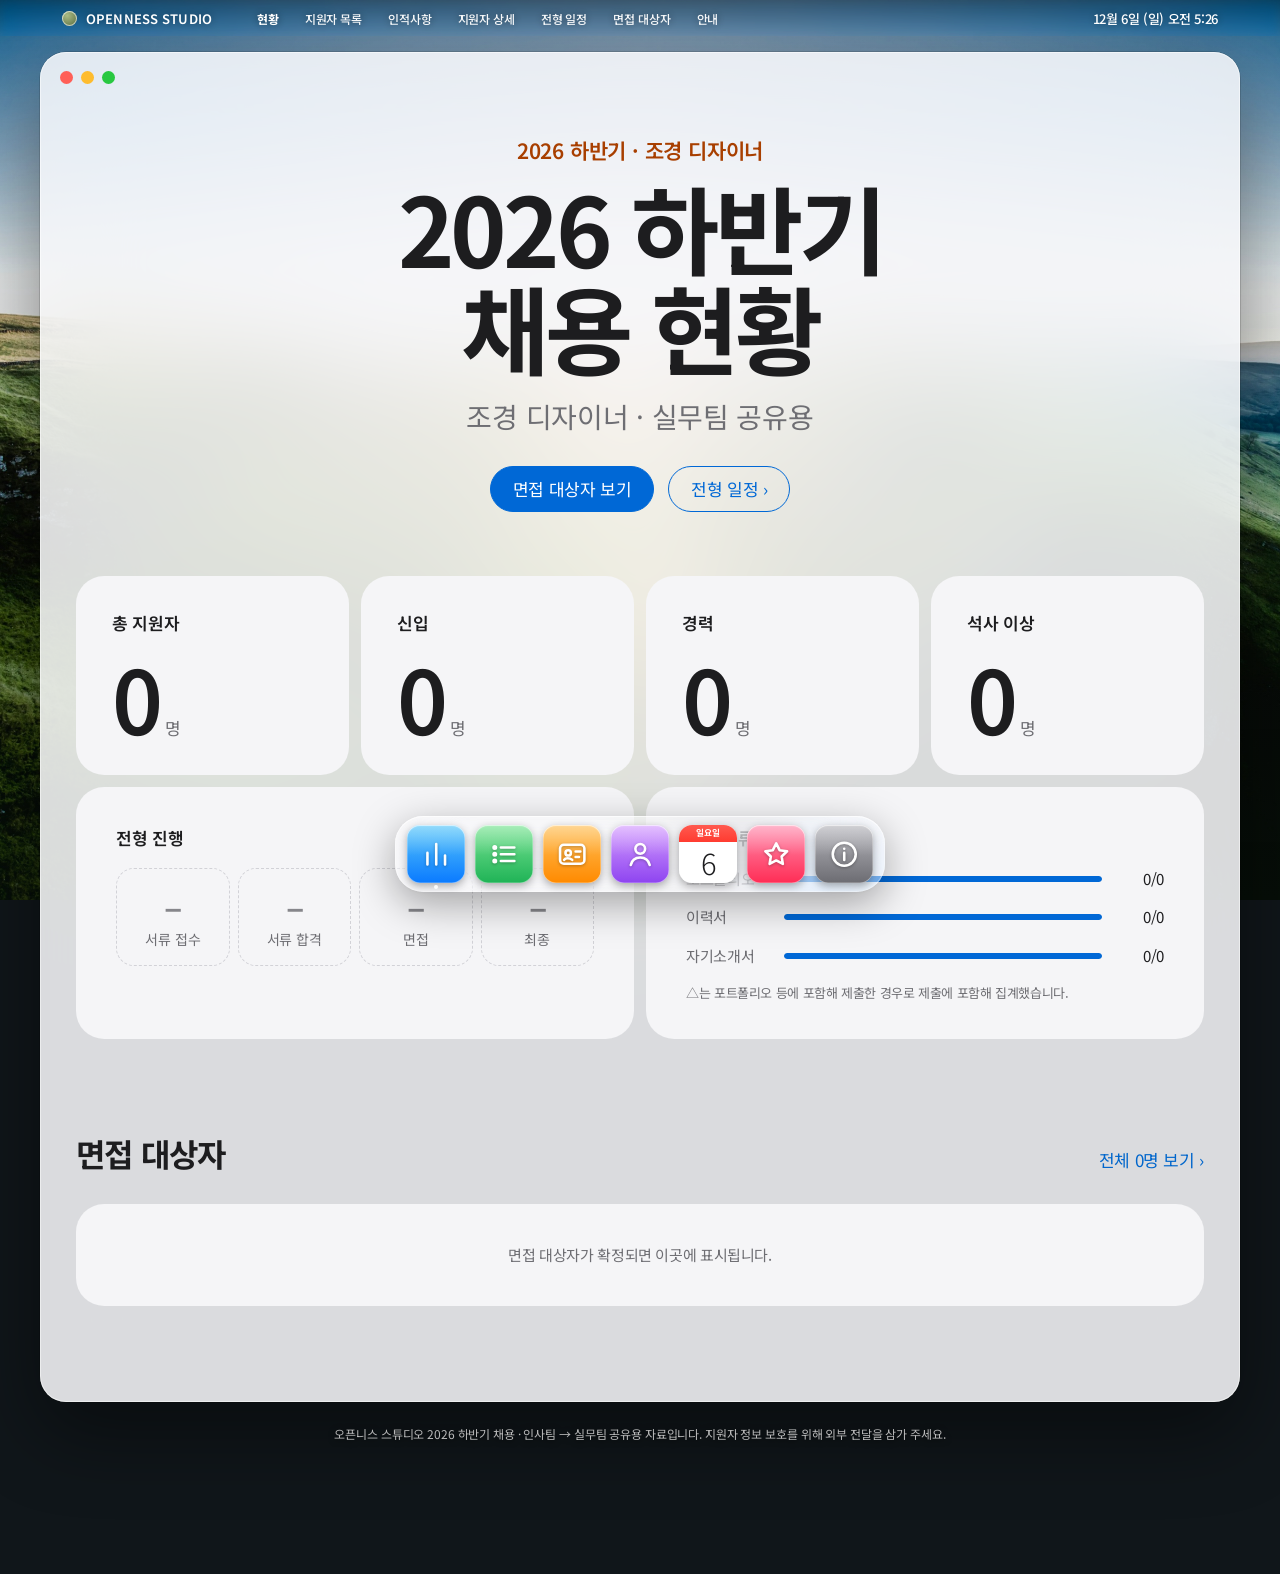
==== commit 52da4555: "채용 현황 페이지에 맥 OS 바탕화면 느낌 적용 - 풍경 사진 배경, 투명 메뉴바(스크롤 시 어둡게)와 시계, 신호등 버튼이 달린 유리 창 - 아래 Dock으로 7개 메뉴 바로가기" ====
--- a/index.html
+++ b/index.html
@@ -4,11 +4,12 @@
 <meta charset="utf-8">
 <meta name="viewport" content="width=device-width,initial-scale=1">
 <meta name="robots" content="noindex,nofollow">
-<meta name="theme-color" content="#ffffff">
+<meta name="theme-color" content="#2f5784">
 <title>오픈니스 스튜디오 2026 하반기 채용 현황</title>
 <link rel="icon" href="assets/logo.png">
 <link rel="stylesheet" href="https://fonts.googleapis.com/css2?family=Noto+Sans+KR:wght@300;400;500;600;700&display=swap">
 <link rel="stylesheet" href="css/style.css">
+<link rel="stylesheet" href="css/mac.css">
 </head>
 <body>
 <a class="skip" href="#app">본문으로 건너뛰기</a>
@@ -32,5 +33,6 @@
 <script src="data/schedule.js"></script>
 <script src="data/guide.js"></script>
 <script src="js/app.js"></script>
+<script src="js/mac.js"></script>
 </body>
 </html>
--- a/css/style.css
+++ b/css/style.css
@@ -390,19 +390,34 @@
 
 /* 비밀번호 입력 화면 */
 .locked header,.locked main,.locked footer,.locked .skip{display:none}
-.gate{min-height:100vh;display:flex;align-items:center;justify-content:center;padding:24px;background:#fff}
+.locked{background:#2f5784}
+.gate{position:relative;min-height:100vh;min-height:100dvh;display:grid;grid-template-rows:auto 1fr auto;justify-items:center;overflow:hidden;padding:clamp(44px,9vh,96px) 24px clamp(36px,8vh,84px);color:#fff;text-align:center;
+  background:#1d3a1f url(../assets/lock.jpg) 50% 62%/cover no-repeat}
 .gate[hidden]{display:none}
-.gate-card{width:100%;max-width:380px;background:var(--bg-gray);border-radius:var(--r);padding:42px 32px 36px;text-align:center}
-.gate-card img{border-radius:50%;margin:0 auto 14px}
-.gate-card h1{font:700 22px/1.35 var(--sans)}
-.gate-card h1 small{display:block;font:400 13px var(--sans);color:var(--gray);margin-top:4px}
-.gate-card p{font-size:15px;color:var(--gray);margin:22px 0 14px}
-.gate-card input{width:100%;font:400 18px var(--sans);text-align:center;letter-spacing:.3em;padding:13px 14px;border:1px solid transparent;border-radius:14px;background:#fff;color:var(--ink)}
-.gate-card input::placeholder{letter-spacing:0;font-size:14px}
-.gate-card input:focus{outline:none;border-color:var(--blue)}
-.gate-card button{width:100%;margin-top:12px;border:0;border-radius:980px;padding:13px;font:400 17px var(--sans);background:var(--blue);color:#fff;cursor:pointer}
-.gate-card button:disabled{opacity:.55;cursor:default}
-.gate-card .gate-msg{min-height:20px;margin:12px 0 0;font-size:13px;color:#d70015}
+.gate::after{content:"";position:absolute;inset:0;pointer-events:none;background:linear-gradient(180deg,rgba(8,28,56,.74) 0%,rgba(8,28,56,.58) 22%,rgba(8,28,56,.3) 36%,rgba(8,28,56,0) 50%,rgba(6,22,10,0) 58%,rgba(6,22,10,.58) 100%)}
+.lock-clock,.lock-user{position:relative;z-index:1}
+.lock-date{font:600 clamp(18px,2.6vw,26px)/1.2 var(--sans);letter-spacing:-.01em;text-shadow:0 1px 14px rgba(20,24,48,.35)}
+.lock-time{font:600 clamp(76px,15vw,148px)/1 var(--sans);letter-spacing:-.04em;font-variant-numeric:tabular-nums;margin-top:2px;text-shadow:0 2px 30px rgba(20,24,48,.35)}
+.lock-user{grid-row:3;display:flex;flex-direction:column;align-items:center;width:100%;max-width:300px}
+.lock-avatar{width:68px;height:68px;display:block;filter:drop-shadow(0 4px 14px rgba(8,24,8,.38))}
+.lock-avatar text{font-family:var(--sans)}
+.lock-avatar{overflow:visible}
+.lock-user h1{color:#fff;font:600 15px/1.3 var(--sans);margin-top:12px;letter-spacing:-.01em;text-shadow:0 1px 8px rgba(10,24,48,.5)}
+.lock-field{position:relative;width:100%;max-width:224px;margin-top:12px}
+.lock-field input{width:100%;height:36px;padding:0 40px 0 16px;border:1px solid rgba(255,255,255,.4);border-radius:980px;background:rgba(14,36,72,.4);-webkit-backdrop-filter:blur(24px) saturate(160%);backdrop-filter:blur(24px) saturate(160%);color:#fff;font:400 15px var(--sans);letter-spacing:.2em;text-align:left;caret-color:#fff;transition:background .2s var(--ease),border-color .2s var(--ease)}
+.lock-field input::placeholder{color:rgba(255,255,255,.92);letter-spacing:0;font-size:14px}
+.lock-field input:focus{outline:none;background:rgba(14,36,72,.5);border-color:rgba(255,255,255,.75)}
+.lock-field button{position:absolute;right:4px;top:4px;width:28px;height:28px;padding:0;border:0;border-radius:50%;background:rgba(255,255,255,.3);color:#fff;display:flex;align-items:center;justify-content:center;cursor:pointer;transition:opacity .18s var(--ease),background .18s var(--ease)}
+.lock-field button:hover{background:rgba(255,255,255,.45)}
+.lock-field button:focus-visible{outline:2px solid #fff;outline-offset:2px}
+.lock-field input:placeholder-shown+button{opacity:0;visibility:hidden}
+.lock-field button:disabled{opacity:.5;cursor:default}
+.lock-field.shake{animation:shake .45s cubic-bezier(.36,.07,.19,.97)}
+@keyframes shake{10%,90%{transform:translateX(-2px)}20%,80%{transform:translateX(4px)}30%,50%,70%{transform:translateX(-8px)}40%,60%{transform:translateX(8px)}}
+.lock-sub{margin-top:14px;font-size:12px;line-height:1.4;color:rgba(255,255,255,.88);text-shadow:0 1px 8px rgba(10,24,48,.55)}
+.gate .gate-msg{min-height:20px;margin-top:6px;font-size:13px;font-weight:500;color:#fff;text-shadow:0 1px 8px rgba(10,24,48,.65)}
+@media(max-width:480px){.lock-user{max-width:none}.lock-field{max-width:260px}}
+@media(prefers-reduced-motion:reduce){.lock-field.shake{animation:none}}
 .hero.ld{background:var(--bg-gray);aspect-ratio:16/8}.ldn{padding:20px 0}
 
 /* 경력 추정 표시 */
--- a/css/mac.css
+++ b/css/mac.css
@@ -0,0 +1,64 @@
+/* 맥 OS 바탕화면 느낌 덧입힘 — 기존 화면 구성(css/style.css · js/app.js)은 그대로 두고 겉모습만 바꾼다.
+ *   바탕: 풍경 사진 / 메뉴바: 투명 + 시계 / 본문: 신호등 버튼이 달린 유리 창 / 아래: Dock(메뉴 바로가기)
+ * 이 파일을 <link>에서 빼면 바로 기존 애플 스타일로 돌아간다. 새로 만든 클래스는 모두 mc- 접두어를 쓴다.
+ * 배경 사진은 assets/lock.jpg (비밀번호 화면과 같은 사진) */
+:root{--mc-wall:url(../assets/lock.jpg);--mc-d:clamp(38px,calc((100vw - 54px) / 7.9),58px)}
+body{background:#10161a}
+body::before{content:"";position:fixed;inset:0;z-index:-2;background:var(--mc-wall) 50% 62%/cover no-repeat}
+body::after{content:"";position:fixed;inset:0;z-index:-1;pointer-events:none;background:linear-gradient(180deg,rgba(8,28,56,.4) 0%,rgba(8,28,56,.08) 30%,rgba(6,22,10,.05) 60%,rgba(6,22,10,.5) 100%)}
+
+/* 메뉴바: 사진 위에 뜨는 투명 막대 */
+.top{background:linear-gradient(180deg,rgba(0,0,0,.32),rgba(0,0,0,0));border-bottom:0;-webkit-backdrop-filter:blur(6px) saturate(140%);backdrop-filter:blur(6px) saturate(140%)}
+.top{transition:background .25s}
+.top.mc-scrolled{background:rgba(20,30,40,.66);-webkit-backdrop-filter:blur(22px) saturate(160%);backdrop-filter:blur(22px) saturate(160%)}   /* 스크롤하면 흰 글자가 흰 창과 겹쳐도 읽히도록 어둡게 */
+.bar{height:36px}
+.brand{color:#fff;text-shadow:0 0 8px rgba(0,0,0,.45)}
+.brand img{display:none}
+.brand::before{content:"";width:15px;height:15px;border-radius:50%;flex:none;background:radial-gradient(circle at 35% 30%,#a9bb85,#566a3c);box-shadow:inset 0 0 0 1px rgba(255,255,255,.6)}
+nav{margin-right:auto;margin-left:8px}
+nav a{color:rgba(255,255,255,.95);font-weight:500;text-shadow:0 0 8px rgba(0,0,0,.45)}
+nav a:hover{color:#fff}
+nav a[aria-current="page"]{color:#fff;font-weight:700}
+.mc-clk{color:#fff;font:500 13px var(--sans);text-shadow:0 0 8px rgba(0,0,0,.45);white-space:nowrap}
+
+/* 본문: 신호등 버튼이 달린 유리 창 (안쪽 내용은 기존 그대로) */
+main{position:relative;width:calc(100% - 24px);max-width:1200px;margin:16px auto 0;padding:58px clamp(16px,3vw,36px) 96px;border-radius:clamp(18px,2.4vw,26px);
+  background:rgba(248,248,250,.88);-webkit-backdrop-filter:blur(44px) saturate(190%);backdrop-filter:blur(44px) saturate(190%);
+  box-shadow:0 0 0 .5px rgba(0,0,0,.28),0 30px 80px rgba(0,0,0,.45),inset 0 0 0 1px rgba(255,255,255,.5)}
+main::before{content:"";position:absolute;left:20px;top:19px;width:13px;height:13px;border-radius:50%;background:#ff5f57;box-shadow:21px 0 0 #febc2e,42px 0 0 #28c840;animation:none}
+.hero-a{padding-top:28px}
+main:focus-visible{outline:none}   /* 화면 이동 때 본문으로 옮겨 주는 초점이 둥근 창에 파란 테두리로 보이지 않게 */
+.foot{background:transparent;border-top:0;color:rgba(255,255,255,.92);text-shadow:0 1px 6px rgba(0,0,0,.65);padding:22px 22px 130px}
+
+/* 비밀번호 화면에서는 메뉴 바로가기(Dock)를 숨긴다 */
+.locked .mc-dock{display:none}
+
+/* Dock */
+.mc-app{--sz:58px;position:relative;width:var(--sz);height:var(--sz);border-radius:22.5%;display:grid;place-items:center;color:#fff;overflow:hidden;flex:none;transition:width .08s,height .08s;
+  box-shadow:0 3px 8px rgba(0,0,0,.32),inset 0 0 0 .5px rgba(255,255,255,.45),inset 0 1px 1px rgba(255,255,255,.55)}
+.mc-app::after{content:"";position:absolute;inset:0;background:linear-gradient(180deg,rgba(255,255,255,.34),rgba(255,255,255,0) 52%);pointer-events:none}
+.mc-app svg{width:56%;height:56%;fill:none;stroke:#fff;stroke-width:1.9;stroke-linecap:round;stroke-linejoin:round;filter:drop-shadow(0 1px 1.5px rgba(0,0,0,.28));position:relative;z-index:1}
+.mc-app.mc-cal{background:#fff;color:#1d1d1f}.mc-app.mc-cal::after{display:none}
+.mc-app.mc-cal .mc-h{position:absolute;left:0;right:0;top:0;height:30%;display:grid;place-items:center;background:linear-gradient(#ff5a50,#ff3b30);color:#fff;font:700 calc(var(--sz)*.15)/1 var(--sans);letter-spacing:.02em}
+.mc-app.mc-cal .mc-d{position:absolute;left:0;right:0;top:30%;bottom:0;display:grid;place-items:center;font:300 calc(var(--sz)*.5)/1 var(--sans);letter-spacing:-.04em;padding-bottom:2%}
+.mc-g-blue{background:linear-gradient(180deg,#5ac8fa,#0a7aff)}.mc-g-green{background:linear-gradient(180deg,#7be495,#1fb356)}
+.mc-g-orange{background:linear-gradient(180deg,#ffc15a,#ff8a00)}.mc-g-purple{background:linear-gradient(180deg,#d6a0ff,#8e44f0)}
+.mc-g-pink{background:linear-gradient(180deg,#ff8fb0,#ff2d55)}.mc-g-gray{background:linear-gradient(180deg,#b8b8be,#6c6c72)}
+.mc-dock{position:fixed;left:50%;bottom:max(8px,env(safe-area-inset-bottom));transform:translateX(-50%);max-width:calc(100vw - 12px);display:flex;align-items:flex-end;gap:clamp(4px,1.1vw,10px);
+  padding:clamp(6px,1.2vw,9px) clamp(8px,1.4vw,12px);border-radius:clamp(20px,3.4vw,28px);z-index:55;
+  background:rgba(255,255,255,.2);-webkit-backdrop-filter:blur(34px) saturate(190%);backdrop-filter:blur(34px) saturate(190%);
+  box-shadow:0 12px 40px rgba(0,0,0,.34),inset 0 0 0 1px rgba(255,255,255,.36),inset 0 1px 0 rgba(255,255,255,.5)}
+.mc-it{position:relative;display:flex;flex-direction:column;align-items:center;text-decoration:none;border-radius:22.5%}
+.mc-it .mc-app{--sz:var(--mc-d)}
+.mc-it i{position:absolute;bottom:-6px;width:4px;height:4px;border-radius:50%;background:rgba(255,255,255,.9);display:none}
+.mc-it[aria-current="page"] i{display:block}
+.mc-it em{position:absolute;bottom:calc(100% + 12px);left:50%;transform:translateX(-50%);white-space:nowrap;padding:5px 12px;border-radius:9px;background:rgba(40,40,44,.78);color:#fff;font:500 13px/1 var(--sans);font-style:normal;opacity:0;pointer-events:none;transition:opacity .12s}
+.mc-it:focus-visible{outline:2px solid #fff;outline-offset:3px}
+.mc-it:focus-visible em{opacity:1}
+@media(hover:hover){.mc-it:hover em{opacity:1}}
+
+/* 폭에 따른 정리: 메뉴는 Dock이 맡으므로 좁은 화면에서는 위쪽 글자 메뉴를 숨긴다 */
+@media(max-width:860px){.top .bar{flex-wrap:nowrap;height:36px;padding:0 16px}.brand{width:auto;flex:1;min-width:0}}
+@media(max-width:760px){nav{display:none}.mc-clk{margin-left:auto;flex:none}.bar{gap:12px}}
+@media(max-width:480px){.mc-clk .mc-dt{display:none}main{width:calc(100% - 16px);margin-top:10px;padding-top:54px}}
+@media(prefers-reduced-motion:reduce){.mc-app{transition:none}}
